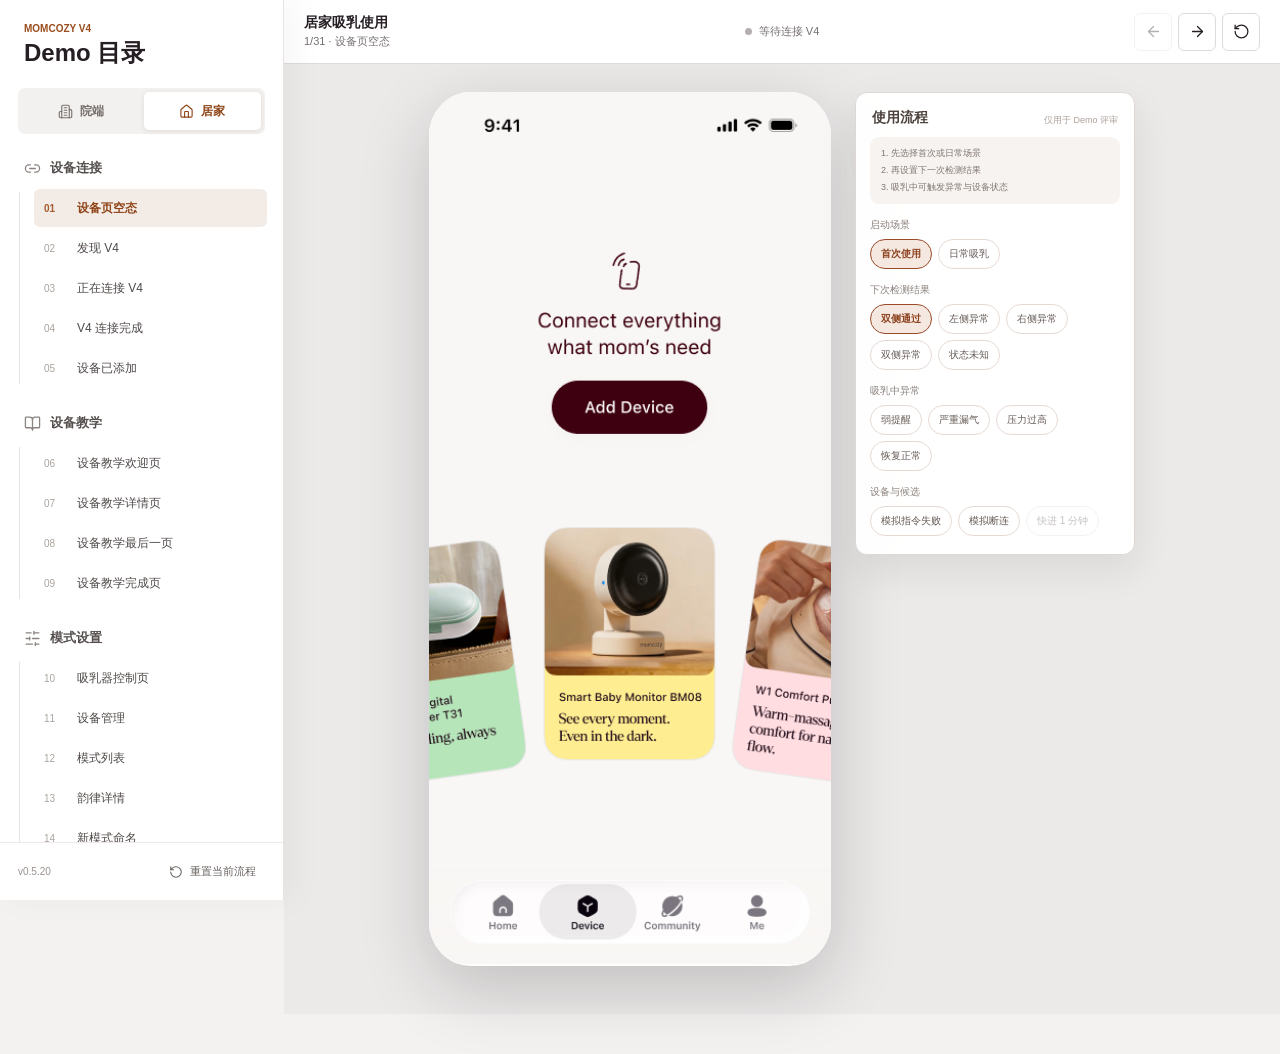
==== demo/feeding-care-flow-en/home.html @ 7e861c4a "feat: add separate English feeding care demo" ====
<!doctype html>
<html lang="en">
  <head>
    <meta charset="utf-8" />
    <meta name="viewport" content="width=device-width, initial-scale=1" />
    <meta name="theme-color" content="#f3f2f1" />
    <title>Momcozy V4 Home Demo</title>
    <link rel="stylesheet" href="./styles.css?v=0.5.20" />
    <script src="./assets/lucide.min.js" defer></script>
    <script src="./app.js?v=0.5.20" defer></script>
  </head>
  <body data-entry="home">
    <div id="app" class="app-shell"></div>
    <div id="toast" class="toast" role="status" aria-live="polite"></div>
  </body>
</html>
---- demo/feeding-care-flow-en/styles.css ----
:root {
  color-scheme: light;
  font-family: Inter, ui-sans-serif, -apple-system, BlinkMacSystemFont, "Segoe UI", sans-serif;
  --ink: #251f24;
  --muted: #756e73;
  --line: #ddd9dc;
  --accent: #8f0027;
  --green: #08784b;
  --canvas: #f3f2f1;
  --device-width: 402;
  --device-height: 874;
}

* { box-sizing: border-box; }
html, body { margin: 0; min-height: 100%; color: var(--ink); background: var(--canvas); }
button, a { font: inherit; }
button { cursor: pointer; }
button:disabled { cursor: default; opacity: .35; }
.sr-only { position: absolute; width: 1px; height: 1px; padding: 0; margin: -1px; overflow: hidden; clip: rect(0, 0, 0, 0); white-space: nowrap; border: 0; }

.prototype-page { min-height: 100vh; display: grid; grid-template-columns: 284px minmax(0, 1fr); }
.prototype-workspace { min-width: 0; }
.prototype-toolbar { position: sticky; z-index: 20; top: 0; min-height: 64px; display: grid; grid-template-columns: 1fr auto 1fr; align-items: center; gap: 16px; padding: 10px 20px; border-bottom: 1px solid var(--line); background: rgba(255,255,255,.96); backdrop-filter: blur(14px); }
.tool-button.navigation-trigger { display: none; }
.prototype-meta { min-width: 0; display: grid; gap: 2px; }
.prototype-meta strong { font-size: 14px; }
.prototype-meta span { overflow: hidden; color: var(--muted); font-size: 11px; text-overflow: ellipsis; white-space: nowrap; }
.sync-state { display: inline-flex; align-items: center; gap: 7px; color: var(--muted); font-size: 11px; }
.sync-state > span { width: 7px; height: 7px; border-radius: 50%; background: #b5afb3; }
.sync-state.ready { color: var(--green); }
.sync-state.ready > span { background: var(--green); box-shadow: 0 0 0 4px rgba(8,120,75,.1); }
.toolbar-actions { justify-self: end; display: flex; gap: 6px; }
.tool-button { width: 38px; height: 38px; display: grid; place-items: center; border: 1px solid var(--line); border-radius: 6px; color: var(--ink); background: #fff; }
.tool-button:hover:not(:disabled) { border-color: #a39ca1; background: #f8f7f7; }
.tool-button svg { width: 17px; height: 17px; }

.prototype-navigation { position: sticky; z-index: 40; top: 0; height: 100vh; min-width: 0; display: flex; flex-direction: column; border-right: 1px solid #e8e3df; background: #fff; box-shadow: 10px 0 32px rgba(43,31,24,.04); }
.navigation-header { min-height: 88px; display: flex; align-items: center; justify-content: space-between; gap: 12px; padding: 20px 20px 16px 24px; }
.navigation-header > div { display: grid; gap: 3px; }
.navigation-header > div > span { color: #9a4c1d; font-size: 10px; font-weight: 750; text-transform: uppercase; }
.navigation-header strong { font-size: 24px; letter-spacing: 0; }
.navigation-close { width: 34px; height: 34px; display: none; place-items: center; padding: 0; border: 0; border-radius: 6px; color: #716c69; background: transparent; }
.navigation-close:hover { background: #f5f2f0; }
.navigation-close svg { width: 18px; height: 18px; }
.demo-switcher { display: grid; grid-template-columns: 1fr 1fr; gap: 4px; margin: 0 18px 18px; padding: 4px; border-radius: 7px; background: #f3f1ef; }
.demo-switcher a { min-width: 0; height: 38px; display: flex; align-items: center; justify-content: center; gap: 7px; border-radius: 5px; color: #77716e; font-size: 12px; font-weight: 650; text-decoration: none; }
.demo-switcher a.active { color: #8e4518; background: #fff; box-shadow: 0 1px 5px rgba(45,32,25,.1); }
.demo-switcher svg { width: 15px; height: 15px; }
.navigation-scroll { flex: 1; min-height: 0; overflow-y: auto; padding: 0 16px 22px; scrollbar-width: thin; scrollbar-color: #d9d2cd transparent; }
.navigation-group + .navigation-group { margin-top: 20px; }
.navigation-group h2 { height: 32px; display: flex; align-items: center; gap: 9px; margin: 0 8px 5px; color: #55504e; font-size: 13px; font-weight: 700; }
.navigation-group h2 svg { width: 17px; height: 17px; color: #8a837f; }
.navigation-items { position: relative; display: grid; gap: 2px; padding-left: 18px; }
.navigation-items::before { position: absolute; top: 3px; bottom: 3px; left: 3px; width: 1px; content: ""; background: #e7e2de; }
.navigation-item { width: 100%; min-height: 38px; display: grid; grid-template-columns: 26px minmax(0, 1fr); align-items: center; gap: 7px; padding: 7px 10px; border: 0; border-radius: 6px; color: #4e4947; background: transparent; font-size: 12px; text-align: left; }
.navigation-item:hover { background: #f7f4f2; }
.navigation-item.active { color: #8f4518; background: #f3ebe6; font-weight: 700; }
.navigation-index { color: #aaa39e; font-size: 10px; font-variant-numeric: tabular-nums; }
.navigation-item.active .navigation-index { color: #a45c30; }
.navigation-footer { min-height: 58px; display: flex; align-items: center; justify-content: space-between; gap: 12px; padding: 10px 18px; border-top: 1px solid #eee9e6; color: #99918c; font-size: 10px; }
.navigation-footer button { min-height: 34px; display: flex; align-items: center; gap: 7px; padding: 0 9px; border: 0; border-radius: 5px; color: #67615e; background: transparent; font-size: 11px; }
.navigation-footer button:hover { background: #f5f2f0; }
.navigation-footer button svg { width: 14px; height: 14px; }
.navigation-backdrop { display: none; }

.device-stage { min-height: calc(100vh - 64px); display: grid; place-items: start center; padding: 28px 18px 48px; background: #ebeae9; }
.demo-stage-layout { width: min(100%, 706px); display: grid; grid-template-columns: minmax(320px, 402px) minmax(220px, 280px); align-items: start; justify-content: center; gap: 24px; }
.screen-frame { position: relative; width: min(100%, calc(var(--device-width) * 1px)); aspect-ratio: var(--device-width) / var(--device-height); overflow: hidden; border-radius: min(44px, 10.5%); background: #fff; box-shadow: 0 22px 70px rgba(29,22,26,.2); }
.screen-scroll { position: absolute; inset: 0; overflow-x: hidden; overflow-y: auto; overscroll-behavior: contain; scrollbar-width: none; }
.screen-scroll::-webkit-scrollbar { display: none; }
.screen-canvas { position: relative; width: 100%; aspect-ratio: var(--content-width) / var(--content-height); background: #fff; }
.figma-screen { display: block; width: 100%; height: 100%; object-fit: contain; user-select: none; }
.dashboard-device-frame { position: absolute; z-index: 1; left: 5.97%; top: 81.46%; width: 13.43%; height: 6.18%; overflow: hidden; pointer-events: none; }
.dashboard-device-frame img { position: absolute; left: 1.11%; top: 12.22%; width: 97.78%; height: 72.22%; object-fit: cover; }
.pump-control-native-button-mask { position: absolute; z-index: 2; top: 88.912134%; right: 0; left: 0; height: 9.100418%; background: linear-gradient(180deg, #faf5f6 0%, #faf4f5 100%); pointer-events: none; }
.pumping-level-summary { position: absolute; z-index: 3; left: 21.6%; top: 49.58%; width: 8.8%; height: 3.3%; display: grid; place-items: center; color: #8f898d; background: #fff; font-size: 14px; pointer-events: none; }
.pumping-level-value { position: absolute; z-index: 3; left: 42.1%; top: 54.42%; width: 16.2%; height: 4.6%; display: flex; align-items: center; justify-content: center; gap: 3px; color: #858084; background: #f7f7f7; font-size: 12px; pointer-events: none; }
.pumping-level-value strong { color: #d67491; font-size: 16px; font-weight: 500; }
.pumping-level-value small { font-size: 12px; }
.hotspot-layer { position: absolute; inset: 0; }
.hotspot { position: absolute; left: calc(var(--x) * 1%); top: calc(var(--y) * 1%); width: calc(var(--w) * 1%); height: calc(var(--h) * 1%); padding: 0; border: 0; border-radius: 999px; background: transparent; }
.hotspot:hover { background: rgba(255,255,255,.09); box-shadow: inset 0 0 0 2px rgba(143,0,39,.12); }
.hotspot:active { background: rgba(215,121,145,.2); box-shadow: inset 0 0 0 2px rgba(143,0,39,.2); transform: scale(.94); }
.hotspot:focus-visible { outline: 3px solid #1570ef; outline-offset: 2px; background: rgba(21,112,239,.08); }
.code-digit { position: absolute; left: 72.2%; top: 27.7%; width: 19.3%; height: 6.8%; display: grid; place-items: center; color: #202026; background: #fff; border: 1px solid #202026; border-radius: 15px; font-size: 27px; }
.next-enabled { position: absolute; left: 8.4%; top: 55%; width: 83.2%; height: 5.9%; display: grid; place-items: center; border-radius: 999px; color: #fff; background: var(--accent); font-size: 16px; font-weight: 600; pointer-events: none; }
.volume-slider-region { position: absolute; z-index: 3; top: 50.15%; width: 32.8%; height: 17.25%; overflow: hidden; border-radius: 50%; --volume-progress: 0; --volume-active: 0; }
.volume-slider-region.left { left: 8.15%; }
.volume-slider-region.right { left: 59.35%; }
.volume-fill-feedback { position: absolute; inset: 0; overflow: hidden; border-radius: inherit; pointer-events: none; -webkit-mask: radial-gradient(circle 26px at 50% 91%, transparent 96%, #000 100%); mask: radial-gradient(circle 26px at 50% 91%, transparent 96%, #000 100%); }
.volume-fill-feedback::before { position: absolute; inset: 0; content: ""; border-radius: inherit; background: linear-gradient(180deg, rgba(216,94,127,.08), rgba(151,0,43,.26)); transform: scaleY(var(--volume-progress)); transform-origin: bottom; transition: transform 100ms ease-out; }
.volume-fill-feedback::after { position: absolute; right: 18%; bottom: calc(var(--volume-progress) * 100%); left: 18%; height: 2px; content: ""; border-radius: 999px; background: rgba(255,255,255,.72); box-shadow: 0 0 10px rgba(143,0,39,.18); opacity: var(--volume-active); transform: translateY(1px); transition: bottom 100ms ease-out, opacity 120ms ease; }
.volume-slider { position: absolute; z-index: 2; inset: 0; width: 100%; height: 100%; margin: 0; opacity: 0; cursor: ns-resize; touch-action: none; writing-mode: vertical-lr; direction: rtl; -webkit-appearance: slider-vertical; appearance: slider-vertical; }
.volume-slider-region:focus-within { outline: 2px solid rgba(143,0,39,.18); outline-offset: -3px; }
.volume-slider-region.is-adjusting .volume-fill-feedback { filter: saturate(1.08); }
.volume-input-shell { position: absolute; z-index: 4; top: 71.4%; width: 32.6%; height: 5.3%; display: flex; align-items: center; justify-content: center; gap: 3px; border: 1px solid transparent; border-radius: 999px; color: #8f858b; background: #fff; transition: border-color 150ms ease, box-shadow 150ms ease, transform 150ms ease; }
.volume-input-shell.left { left: 8.2%; }
.volume-input-shell.right { left: 59.5%; }
.volume-input-shell:focus-within { border-color: rgba(143,0,39,.28); box-shadow: 0 8px 24px rgba(143,0,39,.13); transform: translateY(-1px); }
.volume-amount-input { width: 57px; min-width: 0; padding: 0; border: 0; outline: 0; color: #8f858b; background: transparent; font-family: Georgia, serif; font-size: 31px; line-height: 1; text-align: right; appearance: textfield; }
.volume-amount-input::-webkit-inner-spin-button, .volume-amount-input::-webkit-outer-spin-button { margin: 0; -webkit-appearance: none; }
.volume-input-shell small { align-self: flex-end; margin-bottom: 10px; font-family: Inter, ui-sans-serif, sans-serif; font-size: 12px; }
.hotspot[data-action$="-left-up"], .hotspot[data-action$="-left-down"], .hotspot[data-action$="-right-up"], .hotspot[data-action$="-right-down"] { z-index: 5; }
.session-duration-value { position: absolute; z-index: 3; left: 58.2%; top: 81.44%; width: 25.5%; height: 3.3%; display: grid; place-items: center end; color: #9c002f; background: #fff; font-size: 11px; font-weight: 650; pointer-events: none; }
.scanner-flashlight-state { position: absolute; z-index: 4; top: 52.2%; left: 43.5%; width: 13%; height: 6.1%; display: grid; place-items: center; align-content: center; gap: 2px; border: 1px solid rgba(255,255,255,.8); border-radius: 50%; color: #fff; background: #8f0027; pointer-events: none; }
.scanner-flashlight-state svg { width: 18px; height: 18px; }
.scanner-flashlight-state small { font-size: 8px; }
.pumping-actions { position: absolute; z-index: 7; right: 7px; bottom: max(18px, env(safe-area-inset-bottom)); left: 7px; height: 60px; display: flex; gap: 9px; }
.hold-to-finish { position: relative; flex: 1; min-width: 0; height: 60px; overflow: hidden; padding: 0; border: 0; border-radius: 999px; color: #770523; background: linear-gradient(180deg, rgba(238,156,167,.8) 0%, #ffc0cb 100%); box-shadow: 0 8px 40px rgba(0,0,0,.12); font-size: 16px; font-weight: 500; touch-action: none; user-select: none; }
.hold-to-finish::before { position: absolute; inset: 0; content: ""; background: rgba(119,5,35,.18); transform: scaleX(0); transform-origin: left; transition: transform 1.2s linear; }
.hold-to-finish.holding::before { transform: scaleX(1); }
.hold-to-finish span { position: relative; z-index: 1; }
.hold-to-finish:focus-visible { outline: 3px solid #1570ef; outline-offset: -3px; }
.pump-pause { flex: 0 0 60px; width: 60px; height: 60px; display: grid; place-items: center; padding: 0; border: 0; border-radius: 50%; color: #fff; background: linear-gradient(178deg, rgba(117,0,31,.9) 1.3%, rgba(189,90,98,.9) 98.7%), #90253f; box-shadow: 0 8px 40px rgba(0,0,0,.12); }
.pump-pause img, .pump-pause svg { width: 22px; height: 22px; }
.pump-pause svg { fill: currentColor; stroke: currentColor; }
.pump-pause:focus-visible { outline: 3px solid #1570ef; outline-offset: -3px; }
.start-pumping-floating { position: absolute; z-index: 7; right: 26px; bottom: max(18px, env(safe-area-inset-bottom)); left: 26px; height: 56px; padding: 0 18px; border: 0; border-radius: 999px; color: #fff; background: var(--accent); box-shadow: 0 10px 28px rgba(102,0,28,.28); font-size: 16px; font-weight: 650; }
.start-pumping-floating:hover { background: #780021; }
.start-pumping-floating:active { transform: scale(.98); }
.start-pumping-floating:focus-visible { outline: 3px solid #1570ef; outline-offset: -3px; }
.custom-control-mode-card { position: absolute; z-index: 4; left: 4.27%; top: 29.92%; width: 91.46%; height: 18.1%; padding: 22px 16px 14px; border-radius: 16px; background: #fff; pointer-events: none; }
.custom-control-mode-card > div:first-child { display: flex; align-items: center; justify-content: space-between; gap: 12px; }
.custom-control-mode-card strong { overflow: hidden; color: #2f292d; font-size: 16px; text-overflow: ellipsis; white-space: nowrap; }
.custom-control-mode-card span { display: inline-flex; align-items: center; gap: 2px; color: #d66f8c; font-size: 12px; white-space: nowrap; }
.custom-control-mode-card span svg { width: 14px; height: 14px; }
.custom-control-mode-card p { height: 38px; margin: 13px 0 16px; overflow: hidden; color: #968d92; font-size: 12px; line-height: 1.5; }
.custom-control-mode-card > div:last-child { height: 8px; display: flex; gap: 2px; overflow: hidden; border-radius: 999px; background: #f2e1e6; }
.custom-control-mode-card > div:last-child i:first-child { width: var(--segment); background: #c48692; }
.custom-control-mode-card > div:last-child i:last-child { flex: 1; background: #f2b8a4; }
.control-mode-selector { position: absolute; z-index: 5; left: 8.5%; top: 39.75%; width: 83%; height: 7.6%; display: grid; grid-template-columns: repeat(4, minmax(0, 1fr)); background: #fff; }
.control-mode-selector button { min-width: 0; height: 100%; display: flex; flex-direction: column; align-items: center; justify-content: flex-start; gap: 6px; padding: 0; border: 0; color: #989095; background: #fff; font-size: 10px; }
.control-mode-selector button > span { width: 41px; height: 41px; display: grid; place-items: center; border-radius: 7px; color: #d77991; background: #f8eff1; }
.control-mode-selector button.active { color: #d66f8c; }
.control-mode-selector button.active > span { color: #fff; background: #d77991; }
.control-mode-selector button:active > span { transform: scale(.92); }
.control-mode-selector button svg { width: 22px; height: 22px; }
.control-mode-selector button small { max-width: 76px; overflow: hidden; color: inherit; font-size: 9.5px; line-height: 13px; text-overflow: ellipsis; white-space: nowrap; }
.control-level-summary { position: absolute; z-index: 4; left: 21.7%; top: 50.72%; width: 7%; height: 2.4%; display: grid; place-items: center; color: #91898e; background: #fff; font-size: 14px; pointer-events: none; }
.control-level-value { position: absolute; z-index: 4; left: 42%; top: 55.15%; width: 16.5%; height: 3.5%; display: flex; align-items: center; justify-content: center; gap: 3px; color: #858084; background: #f7f7f7; font-size: 12px; pointer-events: none; }
.control-level-value strong { color: #d67491; font-size: 16px; font-weight: 500; }
.control-level-value small { font-size: 12px; }
.control-best-level { position: absolute; z-index: 6; top: 49.9%; right: 8.53%; width: 38.13%; height: 32px; display: flex; align-items: center; justify-content: center; padding: 0 10px; border: 1px solid #a90034; border-radius: 999px; color: #91002e; background: #fff2f7; font-size: 12px; font-weight: 500; }
.control-best-level:hover { background: #ffeaf0; }
.control-secondary-settings-mask { position: absolute; z-index: 3; top: 60.1%; right: 0; left: 0; height: 27.2%; background: linear-gradient(180deg, #faf4f6 0%, #faf4f5 100%); pointer-events: none; }
.control-light-card-bg { position: absolute; z-index: 4; top: 61.1%; left: 4.27%; width: 91.46%; height: 15.2%; border-radius: 16px; background: #fff; box-shadow: 0 1px 0 rgba(70,32,45,.015); pointer-events: none; }
.control-light-label { position: absolute; z-index: 5; top: 63.37%; left: 8.53%; height: 2.4%; display: flex; align-items: center; color: #222; font-size: 16px; line-height: 1; pointer-events: none; }
.control-light-label::after { width: 1px; height: 18px; margin-left: 8px; background: #e2dde0; content: ""; }
.control-light-selector button { min-width: 0; padding: 0; border: 0; border-radius: 999px; color: #777176; background: transparent; font-size: 12px; transition: color .15s ease, background .15s ease, transform .1s ease; }
.control-light-selector button.active { color: #fff; background: #d27590; }
.control-light-selector button:active { transform: scale(.94); }
.control-light-summary { position: absolute; z-index: 5; left: 23.5%; top: 63.4%; min-width: 14%; height: 2.3%; display: grid; place-items: center start; color: #91898e; background: #fff; font-size: 14px; pointer-events: none; }
.control-light-toggle { position: absolute; z-index: 6; top: 63.22%; right: 8.6%; width: 10.4%; height: 2.52%; padding: 0; border: 0; border-radius: 999px; background: #d8d2d5; transition: background .18s ease; }
.control-light-toggle:not(.on) { box-shadow: 0 0 0 2px #fff; }
.control-light-toggle i { position: absolute; top: 12.5%; left: 7.7%; width: 40%; aspect-ratio: 1; border-radius: 50%; background: #fff; box-shadow: 0 1px 3px rgba(48,35,42,.12); transition: transform .18s ease; }
.control-light-toggle.on { background: #d1718c; }
.control-light-toggle.on i { transform: translateX(118%); }
.control-light-toggle:active i { width: 48%; border-radius: 999px; }
.control-light-selector { position: absolute; z-index: 5; left: 8.53%; top: 68.0%; width: 82.93%; height: 4.45%; display: grid; grid-template-columns: repeat(3,minmax(0,1fr)); padding: 3px; border-radius: 999px; background: #f7f7f7; }
.control-light-selector.disabled { opacity: 1; }
.control-light-selector.disabled button { opacity: .52; }

.screen-frame.control-overlay-open .screen-scroll { overflow: hidden; }
.control-overlay-shade { position: absolute; z-index: 11; inset: 0; padding: 0; border: 0; border-radius: inherit; background: rgba(39,28,34,.38); backdrop-filter: blur(1px); animation: mode-shade-in 180ms ease both; }
.control-overlay-sheet { position: absolute; z-index: 12; right: 0; bottom: 0; left: 0; max-height: calc(100% - 72px); overflow: hidden; display: flex; flex-direction: column; padding: 0 18px max(24px, env(safe-area-inset-bottom)); border-radius: 30px 30px 0 0; color: #281c22; background: #fbfaf9; box-shadow: 0 -18px 54px rgba(58,31,43,.18); animation: mode-sheet-in 300ms cubic-bezier(.22,1,.36,1) both; }
.control-overlay-sheet > header { flex: 0 0 76px; display: grid; grid-template-columns: 44px minmax(0,1fr) 44px; align-items: center; }
.control-overlay-sheet > header h2 { grid-column: 2; margin: 0; overflow: hidden; font-family: Georgia, "Times New Roman", serif; font-size: 25px; letter-spacing: 0; text-align: center; text-overflow: ellipsis; white-space: nowrap; }
.control-overlay-sheet > header button { grid-column: 3; width: 44px; height: 44px; display: grid; place-items: center; padding: 0; border: 0; border-radius: 50%; color: #31252b; background: #fff; box-shadow: 0 7px 20px rgba(62,38,48,.08); }
.control-overlay-sheet > header button svg { width: 19px; height: 19px; }
.control-overlay-body { flex: 1; min-height: 0; overflow-y: auto; scrollbar-width: none; }
.control-overlay-body::-webkit-scrollbar { display: none; }
.control-overlay-sheet > footer { flex: 0 0 auto; padding-top: 16px; }
.control-overlay-action { width: 100%; height: 52px; padding: 0 16px; border: 0; border-radius: 999px; color: #fff; background: #8f0027; font-size: 15px; font-weight: 650; }
.control-overlay-action:active { transform: scale(.98); }
.control-help-list, .control-settings-list, .control-mode-sheet-list { display: grid; gap: 9px; }
.control-help-list article { min-height: 86px; display: grid; grid-template-columns: 44px minmax(0,1fr); align-items: center; gap: 12px; padding: 13px 14px; border-bottom: 1px solid #eee5e8; }
.control-help-list article > span { width: 44px; height: 44px; display: grid; place-items: center; border-radius: 14px; color: #9b123a; background: #fdebf1; }
.control-help-list article > span svg { width: 21px; height: 21px; }
.control-help-list article > div { min-width: 0; display: grid; gap: 5px; }
.control-help-list strong { font-size: 14px; }
.control-help-list p { margin: 0; color: #7d7479; font-size: 11px; line-height: 16px; }
.control-device-status { min-height: 72px; display: grid; grid-template-columns: 42px minmax(0,1fr) auto; align-items: center; gap: 11px; padding: 12px 14px; border-radius: 18px; color: #2f2329; background: #fff1f5; }
.control-device-status > span { width: 42px; height: 42px; display: grid; place-items: center; border-radius: 14px; color: #fff; background: #a90c3c; }
.control-device-status svg { width: 20px; height: 20px; }
.control-device-status > div { display: grid; gap: 4px; }
.control-device-status small { color: #a17483; font-size: 10px; }
.control-device-status strong { font-size: 14px; }
.control-device-status em { color: #218356; font-size: 10px; font-style: normal; font-weight: 700; }
.control-setting-row { width: 100%; min-height: 72px; display: flex; align-items: center; justify-content: space-between; gap: 12px; padding: 10px 14px; border: 0; border-bottom: 1px solid #eee5e8; color: #30252a; background: transparent; text-align: left; }
.control-setting-row > span { min-width: 0; display: flex; align-items: center; gap: 11px; }
.control-setting-row > span > svg { flex: 0 0 auto; width: 20px; height: 20px; color: #9b123a; }
.control-setting-row > span > span { min-width: 0; display: grid; gap: 4px; }
.control-setting-row strong { font-size: 13px; }
.control-setting-row small { overflow: hidden; color: #8d8388; font-size: 10px; text-overflow: ellipsis; white-space: nowrap; }
.control-setting-toggle { position: relative; width: 40px; height: 24px; flex: 0 0 auto; border-radius: 999px; background: #d8d2d5; transition: background .18s ease; }
.control-setting-toggle b { position: absolute; top: 3px; left: 3px; width: 18px; height: 18px; border-radius: 50%; background: #fff; box-shadow: 0 1px 3px rgba(48,35,42,.15); transition: transform .18s ease; }
.control-setting-toggle.on { background: #d1718c; }
.control-setting-toggle.on b { transform: translateX(16px); }
.control-mode-note { margin: 0 4px 12px; color: #8a8085; font-size: 11px; line-height: 16px; }
.control-mode-sheet-list button { width: 100%; min-height: 67px; display: grid; grid-template-columns: 42px minmax(0,1fr) 22px; align-items: center; gap: 11px; padding: 10px 13px; border: 1px solid transparent; border-radius: 17px; color: #30232a; background: #fff; text-align: left; }
.control-mode-sheet-list button.selected { border-color: #a42348; background: #fff5f8; }
.control-mode-sheet-list button > span:first-child { width: 42px; height: 42px; display: grid; place-items: center; border-radius: 13px; color: #b54161; background: #fcecf1; }
.control-mode-sheet-list button.selected > span:first-child { color: #fff; background: #b54161; }
.control-mode-sheet-list button > span:nth-child(2) { min-width: 0; display: grid; gap: 4px; }
.control-mode-sheet-list button strong { font-size: 13px; }
.control-mode-sheet-list button small { overflow: hidden; color: #8f858a; font-size: 10px; text-overflow: ellipsis; white-space: nowrap; }
.control-mode-sheet-list button > svg { width: 18px; height: 18px; color: #a42348; }
.control-mode-sheet-list button:active { transform: scale(.98); }

.screen-frame.secondary-overlay-open .screen-scroll { overflow: hidden; }
.guide-cozy-entry { position: absolute; z-index: 6; top: 7.6%; right: 2.5%; width: 12%; aspect-ratio: 1; overflow: hidden; padding: 0; border: 0; border-radius: 50%; background: transparent; box-shadow: 0 4px 12px rgba(36,15,27,.09); }
.guide-cozy-entry img { display: block; width: 100%; height: 100%; border-radius: inherit; object-fit: cover; }
.guide-cozy-entry:active { transform: scale(.94); }
.guide-cozy-entry:focus-visible { outline: 3px solid #1570ef; outline-offset: 2px; }
.guide-playback-state { position: absolute; z-index: 6; top: 39.6%; left: 44.2%; width: 12%; aspect-ratio: 1; display: grid; place-items: center; align-content: center; gap: 1px; border-radius: 50%; color: #fff; background: rgba(143,0,39,.9); box-shadow: 0 7px 20px rgba(79,0,24,.2); pointer-events: none; }
.guide-playback-state svg { width: 17px; height: 17px; fill: currentColor; }
.guide-playback-state small { font-size: 7px; }
.guide-fullscreen-shade, .duration-picker-shade { position: absolute; z-index: 13; inset: 0; padding: 0; border: 0; border-radius: inherit; background: rgba(24,18,21,.64); backdrop-filter: blur(2px); animation: mode-shade-in 180ms ease both; }
.guide-fullscreen-dialog { position: absolute; z-index: 14; inset: 0; display: flex; flex-direction: column; padding: 28px 18px max(24px, env(safe-area-inset-bottom)); color: #fff; background: #211c1f; animation: mode-dialog-in 220ms ease-out both; }
.guide-fullscreen-dialog > header { height: 58px; display: flex; align-items: center; justify-content: space-between; }
.guide-fullscreen-dialog > header strong { font-size: 18px; }
.guide-fullscreen-dialog > header button { width: 44px; height: 44px; display: grid; place-items: center; padding: 0; border: 0; border-radius: 50%; color: #fff; background: rgba(255,255,255,.12); }
.guide-fullscreen-dialog > header svg { width: 20px; height: 20px; }
.guide-fullscreen-video { flex: 1; min-height: 0; display: grid; place-items: center; align-content: center; gap: 12px; overflow: hidden; margin: 18px 0; border-radius: 8px; background: linear-gradient(rgba(32,24,28,.28), rgba(32,24,28,.72)), url("./assets/figma-755/home-01-guide-v043.png") center 34% / cover; text-align: center; }
.guide-fullscreen-video > span { width: 74px; height: 74px; display: grid; place-items: center; border: 2px solid rgba(255,255,255,.82); border-radius: 50%; background: rgba(0,0,0,.22); }
.guide-fullscreen-video svg { width: 31px; height: 31px; fill: currentColor; }
.guide-fullscreen-video strong { font-family: Georgia, "Times New Roman", serif; font-size: 25px; letter-spacing: 0; }
.guide-fullscreen-video small { color: rgba(255,255,255,.72); font-size: 11px; }
.guide-fullscreen-control { height: 54px; padding: 0 18px; border: 0; border-radius: 999px; color: #fff; background: #8f0027; font-size: 15px; font-weight: 650; }
.duration-picker { position: absolute; z-index: 14; right: 0; bottom: 0; left: 0; padding: 0 18px max(24px, env(safe-area-inset-bottom)); border-radius: 30px 30px 0 0; color: #2f2228; background: #fbfaf9; box-shadow: 0 -18px 54px rgba(58,31,43,.2); animation: mode-sheet-in 300ms cubic-bezier(.22,1,.36,1) both; }
.duration-picker > header { height: 76px; display: grid; grid-template-columns: 44px minmax(0,1fr) 44px; align-items: center; }
.duration-picker h2 { grid-column: 2; margin: 0; font-family: Georgia, "Times New Roman", serif; font-size: 24px; letter-spacing: 0; text-align: center; }
.duration-picker header button { grid-column: 3; width: 44px; height: 44px; display: grid; place-items: center; padding: 0; border: 0; border-radius: 50%; color: #31252b; background: #fff; }
.duration-picker header svg { width: 19px; height: 19px; }
.duration-picker > div { display: grid; gap: 8px; padding-bottom: 4px; }
.duration-picker > div > button { width: 100%; height: 56px; display: flex; align-items: center; justify-content: space-between; padding: 0 18px; border: 1px solid transparent; border-radius: 17px; color: #3b3035; background: #fff; font-size: 13px; text-align: left; }
.duration-picker > div > button.selected { border-color: #a42348; color: #8f0027; background: #fff4f7; font-weight: 700; }
.duration-picker > div svg { width: 18px; height: 18px; }
.device-ai-hotspots { position: absolute; z-index: 4; inset: 0; pointer-events: none; }
.device-ai-hotspots .hotspot { pointer-events: auto; }

.device-settings-canvas { min-height: 874px; overflow: hidden; color: #3d3d40; background: #f7f7f7; }
.device-settings-canvas .ai-statusbar { height: 44px; padding: 0 30px; color: #090909; background: transparent; font-size: 15px; }
.device-settings-canvas .ai-statusbar svg { width: 17px; height: 17px; stroke-width: 2.6; }
.device-settings-nav { height: 52px; display: grid; grid-template-columns: 52px minmax(0,1fr) 52px; align-items: center; padding: 0 13px; }
.device-settings-nav button { width: 44px; height: 44px; display: grid; place-items: center; padding: 0; border: 0; color: #111; background: transparent; }
.device-settings-nav button svg { width: 27px; height: 27px; stroke-width: 1.9; }
.device-settings-nav h1 { margin: 0; color: #151515; font-size: 19px; font-weight: 650; letter-spacing: 0; line-height: 24px; text-align: center; }
.device-settings-hero { height: 154px; display: flex; flex-direction: column; align-items: center; justify-content: flex-start; padding-top: 7px; }
.device-settings-hero img { width: 132px; height: 100px; display: block; object-fit: contain; }
.device-settings-hero span { margin-top: 7px; color: #444448; font-size: 14px; line-height: 20px; }
.device-settings-card { margin: 11px 16px 0; overflow: hidden; border-radius: 13px; background: #fff; }
.device-settings-row, .device-settings-link { min-height: 52px; }
.device-settings-row { display: grid; grid-template-columns: 112px minmax(0,1fr) 28px; align-items: center; padding: 0 15px; font-size: 16px; }
.device-settings-row > span { color: #414146; }
.device-settings-row > strong { overflow: hidden; color: #444449; font-size: 15px; font-weight: 400; text-align: right; text-overflow: ellipsis; white-space: nowrap; }
.device-settings-row > i { width: 28px; }
.device-copy { width: 28px; height: 40px; display: grid; place-items: center; padding: 0; border: 0; color: #cf8790; background: transparent; }
.device-copy svg { width: 18px; height: 18px; stroke-width: 1.5; }
.device-settings-link { width: 100%; display: flex; align-items: center; justify-content: space-between; padding: 0 16px; border: 0; color: #414146; background: #fff; font-size: 16px; text-align: left; }
.device-settings-link span { display: flex; align-items: center; gap: 6px; }
.device-settings-link em { width: 6px; height: 6px; border-radius: 50%; background: #ef252d; }
.device-settings-link > svg { width: 19px; height: 19px; color: #c7c7c9; stroke-width: 1.7; }
.device-settings-delete { position: absolute; right: 0; bottom: 54px; left: 0; height: 54px; padding: 0; border: 0; color: #c7838b; background: transparent; font-size: 19px; font-weight: 550; }
.device-settings-home-indicator { position: absolute; bottom: 8px; left: 50%; width: 134px; height: 5px; border-radius: 999px; background: #050505; transform: translateX(-50%); }

.mode-screen-frame { background: #8d8986; }
.mode-screen-canvas { min-height: 100%; }
.mode-screen { position: absolute; inset: 0; overflow: hidden; color: #252226; background: #f5f5f5; animation: mode-screen-in 220ms ease-out both; }
.mode-statusbar { height: 44px; display: flex; align-items: center; justify-content: space-between; padding: 0 22px 0 28px; color: #111; background: rgba(255,255,255,.8); font-size: 12px; }
.mode-statusbar > span { display: flex; align-items: center; gap: 5px; }
.mode-statusbar svg { width: 15px; height: 15px; stroke-width: 2.2; }
.mode-header { position: relative; height: 50px; display: grid; grid-template-columns: 44px minmax(0,1fr) 44px; align-items: center; padding: 0 14px; background: rgba(255,255,255,.86); }
.mode-header h1 { margin: 0; overflow: hidden; font-size: 17px; font-weight: 600; letter-spacing: 0; text-align: center; text-overflow: ellipsis; white-space: nowrap; }
.mode-back, .mode-header-action { width: 44px; height: 44px; display: grid; place-items: center; padding: 0; border: 0; color: #272226; background: transparent; }
.mode-back { margin-left: -8px; }
.mode-header-action { justify-self: end; margin-right: -8px; }
.mode-back svg, .mode-header-action svg { width: 21px; height: 21px; }
.mode-list-screen { background: #8d8986; }
.mode-list-screen > .mode-statusbar { position: relative; z-index: 2; height: 44px; padding: 0 33px 0 41px; color: #fff; background: transparent; font-size: 17px; }
.mode-list-screen > .mode-statusbar strong { font-weight: 650; }
.mode-list-screen > .mode-statusbar > span { gap: 6px; }
.mode-list-screen > .mode-statusbar svg { width: 17px; height: 17px; stroke-width: 2.7; }
.mode-list-sheet { position: absolute; inset: 62px 0 0; overflow: hidden; border-radius: 40px 40px 0 0; background: #faf9f8; }
.mode-list-header { position: relative; height: 106px; display: grid; place-items: center; padding-top: 40px; }
.mode-list-header button { position: absolute; top: 16px; left: 16px; width: 44px; height: 44px; display: grid; place-items: center; padding: 0; border: 1px solid rgba(255,255,255,.86); border-radius: 50%; color: #171317; background: rgba(255,255,255,.72); box-shadow: 0 10px 26px rgba(67,43,52,.06); }
.mode-list-header button svg { width: 22px; height: 22px; stroke-width: 1.8; }
.mode-list-header h1 { margin: 0; color: #241019; font-family: Georgia, "Times New Roman", serif; font-size: 27px; font-weight: 700; letter-spacing: 0; line-height: 1; }
.mode-list-content { position: absolute; inset: 106px 0 0; overflow-y: auto; padding: 0 16px 16px; scrollbar-width: none; }
.mode-list-content::-webkit-scrollbar { display: none; }
.mode-list-kicker { margin: 0 0 12px 8px; color: #a39b9f; font-size: 15px; line-height: 19px; }
.mode-list-stack { display: grid; gap: 12px; }
.mode-list-card { width: 100%; height: 74px; display: grid; grid-template-columns: 34px minmax(0,1fr) 42px; align-items: center; gap: 8px; padding: 0 18px 0 16px; border: 2px solid transparent; border-radius: 23px; color: #27161e; background: #fff; text-align: left; }
.mode-list-card.selected { border-color: #820023; box-shadow: 0 10px 24px rgba(79,0,24,.08); }
.mode-card-icon { width: 26px; height: 34px; display: grid; place-items: center; color: #c85c70; }
.mode-card-icon.drop { color: #ff916f; }
.mode-card-icon svg { width: 22px; height: 22px; stroke-width: 1.8; }
.mode-card-copy { min-width: 0; display: grid; gap: 4px; }
.mode-card-copy strong { overflow: hidden; font-size: 17px; font-weight: 650; line-height: 20px; text-overflow: ellipsis; white-space: nowrap; }
.mode-card-copy small { overflow: hidden; color: #a59da2; font-size: 14px; font-weight: 400; line-height: 17px; text-overflow: ellipsis; white-space: nowrap; }
.mode-card-wave { width: 42px; height: 42px; display: grid; place-items: center; justify-self: end; color: #a43754; }
.mode-card-wave svg { width: 27px; height: 27px; stroke-width: 2.1; }
.mode-list-section-title { height: 53px; display: flex; align-items: center; justify-content: space-between; margin-top: 18px; padding: 0 6px 0 8px; }
.mode-list-section-title p { margin: 0; color: #a39b9f; font-size: 15px; }
.mode-list-section-title button { height: 40px; display: flex; align-items: center; gap: 5px; padding: 0 5px; border: 0; color: #7f0024; background: transparent; font-size: 16px; font-weight: 650; }
.mode-list-section-title svg { width: 19px; height: 19px; stroke-width: 2; }
.mode-program-list { gap: 12px; }
.mode-program-card { width: 100%; height: 157px; display: block; padding: 15px; border: 1px solid #eee1e5; border-radius: 18px; color: #3d3d40; background: rgba(255,255,255,.9); text-align: left; }
.mode-program-heading { height: 25px; display: flex; align-items: center; justify-content: space-between; gap: 8px; }
.mode-program-heading > span { min-width: 0; display: flex; align-items: center; gap: 7px; }
.mode-program-heading strong { overflow: hidden; font-size: 16px; font-weight: 500; line-height: 22px; text-overflow: ellipsis; white-space: nowrap; }
.mode-program-heading small { flex: 0 0 auto; padding: 3px 8px; border: 1px solid #eadde1; border-radius: 10px; color: #753044; font-size: 12px; font-weight: 500; line-height: 18px; }
.mode-program-details { height: 34px; display: flex; align-items: center; flex: 0 0 auto; gap: 3px; margin-right: -5px; padding: 0 5px; border: 0; color: #d7758b; background: transparent; font-size: 12px; font-weight: 550; }
.mode-program-details svg { width: 15px; height: 15px; }
.mode-program-apply { width: 100%; display: block; padding: 0; border: 0; color: inherit; background: transparent; text-align: left; }
.mode-program-apply > p { margin: 9px 0 11px; color: #68686b; font-size: 13px; line-height: 18px; }
.mode-program-bar { height: 10px; display: flex; gap: 1px; overflow: hidden; border-radius: 999px; }
.mode-program-bar i { min-width: 8px; flex: 1; background: #d17b8b; }
.mode-program-bar i.rest { background: #acc8e5; }
.mode-program-bar i.mixing { max-width: 13px; background: #f2b49c; }
.mode-program-legend { display: flex; align-items: center; gap: 19px; margin: 11px 0 0 8px; color: #69696c; font-size: 12px; }
.mode-program-legend span::before { width: 6px; height: 6px; display: inline-block; margin-right: 5px; border-radius: 50%; background: #d17b8b; content: ""; vertical-align: 1px; }
.mode-program-legend span.rest::before { background: #acc8e5; }
.mode-program-legend span.mixing::before { background: #f2b49c; }
.mode-switch-confirm-shade { position: absolute; z-index: 6; inset: 0; padding: 0; border: 0; background: rgba(35,27,31,.5); backdrop-filter: blur(1.5px); animation: mode-shade-in 180ms ease both; }
.mode-switch-confirm-dialog { position: absolute; z-index: 7; top: 50%; left: 50%; width: calc(100% - 48px); max-width: 354px; padding: 24px 20px 18px; border-radius: 8px; background: #fff; box-shadow: 0 22px 60px rgba(50,24,34,.24); transform: translate(-50%,-50%); animation: mode-confirm-in 220ms cubic-bezier(.22,1,.36,1) both; }
.mode-switch-confirm-kicker { display: block; color: #a26a7a; font-size: 11px; font-weight: 650; line-height: 16px; text-transform: uppercase; }
.mode-switch-confirm-dialog h2 { margin: 7px 0 0; color: #28151d; font-size: 20px; font-weight: 650; letter-spacing: 0; line-height: 26px; }
.mode-switch-confirm-dialog > p { margin: 8px 0 0; color: #777075; font-size: 13px; line-height: 19px; }
.mode-switch-confirm-target { min-height: 62px; display: grid; align-content: center; gap: 3px; margin-top: 18px; padding: 10px 13px; border: 1px solid #eee1e5; border-radius: 8px; background: #fff8fa; }
.mode-switch-confirm-target small { color: #a49ba0; font-size: 10px; line-height: 14px; }
.mode-switch-confirm-target strong { overflow-wrap: anywhere; color: #7f0024; font-size: 15px; font-weight: 650; line-height: 20px; }
.mode-switch-confirm-actions { display: grid; grid-template-columns: minmax(0,1fr) minmax(0,1fr); gap: 10px; margin-top: 18px; }
.mode-switch-confirm-actions button { min-width: 0; height: 46px; padding: 0 10px; border: 1px solid #e6d7dc; border-radius: 999px; color: #6d5f65; background: #fff; font-size: 13px; font-weight: 600; }
.mode-switch-confirm-actions button.primary { border-color: #8d0028; color: #fff; background: #8d0028; }
.mode-switch-confirm-actions button.primary:hover { background: #740021; }
.mode-program-detail-screen { background: linear-gradient(180deg, #fff 0, #f5f5f5 406px); }
.mode-program-detail-screen .mode-statusbar, .mode-program-detail-screen .mode-header { background: transparent; }
.mode-program-detail-content { padding: 12px 16px 24px; }
.mode-program-detail-summary { min-height: 112px; display: flex; flex-direction: column; justify-content: center; padding: 20px 16px; border-radius: 16px; background: #fff; }
.mode-program-detail-summary strong { color: #1f1f20; font-size: 16px; font-weight: 650; line-height: 21px; }
.mode-program-detail-summary p { max-width: 307px; margin: 12px 0 0; color: #63666a; font-size: 13px; line-height: 18px; text-transform: capitalize; }
.mode-program-detail-content > h2 { margin: 25px 4px 16px; color: #3c3d40; font-size: 16px; font-weight: 510; letter-spacing: 0; line-height: 21px; }
.mode-program-timeline { position: relative; display: grid; gap: 16px; padding: 0 1px 0 16px; }
.mode-program-timeline::before { position: absolute; top: 36px; bottom: 28px; left: 0; border-left: 1px dashed #d3d7da; content: ""; }
.mode-program-step { position: relative; height: 72px; display: grid; grid-template-columns: 96px minmax(0,1fr); align-items: center; padding: 0 16px 0 36px; border-radius: 12px; background: #fff; }
.mode-program-step::before { position: absolute; top: 30px; left: -21px; width: 9px; height: 9px; border: 2px solid #fff; border-radius: 50%; background: #cbd0d3; box-shadow: 0 2px 5px rgba(45,49,52,.22); content: ""; }
.mode-program-step > i { position: absolute; top: 18px; bottom: 18px; left: 16px; width: 4px; background: #d27b90; }
.mode-program-step-title { display: grid; gap: 1px; }
.mode-program-step-title b { color: #d27b90; font-size: 24px; font-style: italic; font-weight: 750; letter-spacing: .96px; line-height: 24px; }
.mode-program-step-title strong { color: #3c3d40; font-size: 16px; font-style: italic; font-weight: 750; line-height: 18px; }
.mode-program-step small { color: #63666a; font-size: 12px; line-height: 16px; text-align: right; white-space: nowrap; }
.mode-program-step.lactation > i { background: #e1cacb; }
.mode-program-step.lactation .mode-program-step-title b { color: #e1cacb; }
.mode-program-step.mixing > i { background: #f2ad90; }
.mode-program-step.mixing .mode-program-step-title b { color: #f2ad90; }
.mode-program-step.mixing-soft > i { background: #f5d8cc; }
.mode-program-step.mixing-soft .mode-program-step-title b { color: #f2ad90; opacity: .5; }
.mode-list-background, .mode-editor-background { position: absolute; inset: 0; filter: blur(1.5px); transform: scale(1.01); }
.mode-name-shade, .mode-intro-shade { position: absolute; z-index: 2; inset: 0; background: rgba(32,27,30,.6); animation: mode-shade-in 220ms ease both; }
.mode-rhythm-shade { position: absolute; z-index: 4; inset: 0; background: rgba(39,31,34,.55); animation: mode-shade-in 220ms ease both; }
.mode-rhythm-sheet { position: absolute; z-index: 5; right: 0; bottom: 0; left: 0; height: 536px; padding: 0 16px 22px; border-radius: 38px 38px 0 0; background: #fbfaf9; box-shadow: 0 -18px 52px rgba(34,20,25,.16); animation: mode-sheet-in 340ms cubic-bezier(.22,1,.36,1) both; }
.mode-rhythm-sheet > header { height: 76px; display: grid; grid-template-columns: 44px minmax(0,1fr) 44px; align-items: center; }
.mode-rhythm-sheet > header button { width: 44px; height: 44px; display: grid; place-items: center; padding: 0; border: 0; border-radius: 50%; color: #21171b; background: #fff; box-shadow: 0 8px 24px rgba(67,43,52,.08); }
.mode-rhythm-sheet > header button svg { width: 20px; height: 20px; stroke-width: 1.8; }
.mode-rhythm-sheet > header h1 { margin: 0; color: #241019; font-family: Georgia, "Times New Roman", serif; font-size: 27px; letter-spacing: 0; text-align: center; }
.mode-rhythm-summary { height: 64px; display: flex; align-items: center; gap: 13px; padding: 0 15px; border: 1px solid #eadde1; border-radius: 18px; background: #fff; }
.mode-rhythm-summary > span { width: 38px; height: 38px; display: grid; place-items: center; border-radius: 50%; color: #a13955; background: #fff0f3; }
.mode-rhythm-summary svg { width: 20px; height: 20px; }
.mode-rhythm-summary > div { display: grid; gap: 3px; }
.mode-rhythm-summary small { color: #a0999d; font-size: 11px; }
.mode-rhythm-summary strong { color: #28181f; font-size: 17px; font-weight: 650; }
.mode-rhythm-label { margin: 16px 6px 9px; color: #8f878c; font-size: 13px; }
.mode-rhythm-options { display: grid; gap: 8px; }
.mode-rhythm-option { width: 100%; height: 78px; display: grid; grid-template-columns: 20px minmax(0,1fr) 60px; align-items: center; gap: 11px; padding: 0 15px; border: 1px solid transparent; border-radius: 18px; color: #2f2429; background: #fff; text-align: left; }
.mode-rhythm-option.selected { border-color: #8b0c32; box-shadow: 0 8px 20px rgba(96,0,29,.07); }
.mode-rhythm-radio { width: 18px; height: 18px; border: 1.5px solid #b9afb4; border-radius: 50%; }
.mode-rhythm-option.selected .mode-rhythm-radio { border: 5px solid #8b0c32; }
.mode-rhythm-copy { min-width: 0; display: grid; gap: 4px; }
.mode-rhythm-copy strong { font-size: 15px; font-weight: 650; }
.mode-rhythm-copy small { overflow: hidden; color: #9c9499; font-size: 11px; line-height: 14px; text-overflow: ellipsis; white-space: nowrap; }
.mode-rhythm-wave { height: 26px; display: flex; align-items: center; justify-content: flex-end; gap: 3px; color: #b04b66; }
.mode-rhythm-wave i { width: 3px; height: var(--bar-height); border-radius: 99px; background: currentColor; }
.mode-rhythm-apply { position: absolute; right: 22px; bottom: 22px; left: 22px; height: 52px; padding: 0 18px; border: 0; border-radius: 999px; color: #fff; background: #850026; font-size: 15px; font-weight: 650; }
.mode-rhythm-apply:hover { background: #6e001f; }
.mode-name-sheet { position: absolute; z-index: 3; right: 12px; bottom: 14px; left: 12px; min-height: 398px; padding: 0 18px 18px; border-radius: 18px 18px 8px 8px; background: #fff; box-shadow: 0 -12px 40px rgba(0,0,0,.12); animation: mode-sheet-in 320ms cubic-bezier(.22,1,.36,1) both; }
.mode-name-title { height: 60px; display: grid; grid-template-columns: 1fr auto 1fr; align-items: center; }
.mode-name-title button { justify-self: start; height: 40px; padding: 0; border: 0; color: #8d858a; background: transparent; font-size: 12px; }
.mode-name-title strong { font-size: 16px; }
.mode-name-sheet label { display: grid; gap: 8px; margin-bottom: 14px; color: #81797e; font-size: 11px; }
.mode-name-sheet input, .mode-name-sheet textarea { width: 100%; border: 1px solid #eadfe3; border-radius: 8px; color: #2c272a; background: #fffafa; outline: none; font: inherit; font-size: 13px; }
.mode-name-sheet input { height: 48px; padding: 0 14px; }
.mode-name-sheet textarea { height: 82px; padding: 12px 14px; resize: none; }
.mode-name-sheet input:focus, .mode-name-sheet textarea:focus { border-color: #b73359; box-shadow: 0 0 0 3px rgba(183,51,89,.08); }
.mode-primary { width: 100%; height: 50px; padding: 0 18px; border: 0; border-radius: 999px; color: #fff; background: #94002a; font-size: 14px; font-weight: 650; }
.mode-primary:hover { background: #790022; }
.mode-overview-content { padding: 18px 18px 112px; }
.mode-overview-heading { min-height: 76px; display: flex; align-items: center; justify-content: space-between; gap: 12px; padding: 14px; border-radius: 8px; background: #fff; }
.mode-overview-heading > span { min-width: 0; display: grid; gap: 5px; }
.mode-overview-heading strong { overflow: hidden; font-size: 15px; text-overflow: ellipsis; white-space: nowrap; }
.mode-overview-heading small { color: #9b9398; font-size: 10px; }
.mode-overview-heading button { width: 38px; height: 38px; display: grid; place-items: center; flex: 0 0 auto; padding: 0; border: 0; border-radius: 50%; color: #a90034; background: #fff0f5; }
.mode-overview-heading svg { width: 17px; height: 17px; }
.mode-overview-title { display: flex; align-items: center; justify-content: space-between; gap: 10px; margin: 20px 2px 8px; color: #70696d; font-size: 11px; }
.mode-overview-title small { color: #aaa2a7; font-size: 10px; }
.mode-segment-list { display: grid; gap: 8px; }
.mode-segment-row { width: 100%; min-height: 72px; display: grid; grid-template-columns: 50px minmax(0,1fr) 24px; align-items: center; gap: 10px; padding: 11px 12px; border: 0; border-radius: 8px; color: #373035; background: #fff; text-align: left; }
.mode-segment-row > b { align-self: stretch; display: grid; place-items: center; border-right: 4px solid #d29aa6; color: #bc8791; font-size: 22px; font-style: italic; }
.mode-segment-row > span { min-width: 0; display: grid; gap: 5px; }
.mode-segment-row strong { font-size: 13px; }
.mode-segment-row small { overflow: hidden; color: #928a8f; font-size: 10px; text-overflow: ellipsis; white-space: nowrap; }
.mode-segment-row svg { width: 18px; height: 18px; color: #8f878c; }
.mode-add-section { width: 100%; height: 48px; display: flex; align-items: center; justify-content: center; gap: 7px; margin-top: 10px; border: 1px dashed #d8cdd2; border-radius: 8px; color: #8c3d54; background: rgba(255,255,255,.72); font-size: 12px; }
.mode-add-section svg { width: 16px; height: 16px; }
.mode-bottom-action { position: absolute; z-index: 2; right: 0; bottom: 0; left: 0; padding: 12px 24px 28px; background: linear-gradient(180deg, rgba(245,245,245,0), #f5f5f5 25%); }
.mode-editor-content { height: calc(100% - 94px); overflow-y: auto; padding: 14px 16px 114px; scrollbar-width: none; }
.mode-editor-content::-webkit-scrollbar { display: none; }
.mode-editor-card { margin-bottom: 8px; padding: 14px 16px; border-radius: 8px; background: #fff; }
.mode-field-label { min-height: 28px; display: flex; align-items: center; gap: 6px; }
.mode-field-label strong { font-size: 13px; }
.mode-field-label > span { color: #a8a0a5; font-size: 10px; }
.mode-field-label .mode-toggle { margin-left: auto; }
.mode-choice-grid { display: grid; grid-template-columns: repeat(3,minmax(0,1fr)); gap: 8px; margin-top: 9px; }
.mode-choice-grid button { min-width: 0; height: 34px; display: flex; align-items: center; justify-content: center; gap: 5px; padding: 0 7px; border: 1px solid transparent; border-radius: 999px; color: #645d62; background: #f7f5f6; font-size: 9px; white-space: nowrap; }
.mode-choice-grid button span { width: 7px; height: 7px; flex: 0 0 auto; border-radius: 50%; background: #e3bdc6; }
.mode-choice-grid button.active { border-color: #d1778f; color: #a32a4c; background: #fff7f9; }
.mode-choice-grid button.active span { background: #c95e7a; }
.mode-stepper { height: 44px; display: grid; grid-template-columns: 58px minmax(0,1fr) 58px; align-items: center; margin-top: 8px; border-radius: 999px; background: #f6f4f5; }
.mode-stepper button { height: 44px; display: grid; place-items: center; padding: 0; border: 0; color: #777076; background: transparent; }
.mode-stepper svg { width: 18px; height: 18px; }
.mode-stepper b { color: #c75f7c; font-size: 17px; font-weight: 500; text-align: center; }
.mode-stepper small { margin-left: 3px; color: #928a8f; font-size: 10px; font-weight: 400; }
.mode-segmented-control { height: 38px; display: grid; grid-template-columns: repeat(5,minmax(0,1fr)); margin-top: 8px; padding: 3px; border-radius: 999px; background: #f6f4f5; }
.mode-segmented-control button { min-width: 0; padding: 0; border: 0; border-radius: 999px; color: #777075; background: transparent; font-size: 10px; }
.mode-segmented-control button.active { color: #fff; background: #d27590; }
.light-control { grid-template-columns: repeat(3,minmax(0,1fr)); }
.mode-toggle { position: relative; width: 38px; height: 22px; padding: 0; border: 0; border-radius: 999px; background: #d8d2d5; }
.mode-toggle i { position: absolute; top: 3px; left: 3px; width: 16px; height: 16px; border-radius: 50%; background: #fff; transition: transform .18s ease; }
.mode-toggle.on { background: #d1718c; }
.mode-toggle.on i { transform: translateX(16px); }
.mode-trial { width: 70px; height: 72px; display: flex; flex-direction: column; align-items: center; justify-content: center; gap: 5px; margin: 12px auto 0; padding: 0; border: 0; color: #b85b75; background: transparent; font-size: 10px; }
.mode-trial svg { width: 48px; height: 48px; padding: 14px; border-radius: 50%; color: #fff; fill: currentColor; background: #d79aa8; }
.mode-trial.playing svg { background: #9e153c; }
.mode-intro-dialog { position: absolute; z-index: 3; top: 114px; right: 32px; left: 32px; max-height: 650px; overflow: hidden; border-radius: 8px; background: #fff; box-shadow: 0 18px 50px rgba(0,0,0,.25); animation: mode-dialog-in 220ms ease-out both; }
.mode-intro-dialog header { height: 54px; display: flex; align-items: center; justify-content: space-between; padding: 0 16px 0 20px; border-bottom: 1px solid #eee8eb; }
.mode-intro-dialog header strong { font-size: 15px; }
.mode-intro-dialog header button { width: 38px; height: 38px; display: grid; place-items: center; padding: 0; border: 0; color: #6c6569; background: transparent; }
.mode-intro-dialog header svg { width: 18px; height: 18px; }
.mode-intro-dialog > div { display: grid; padding: 4px 18px 14px; }
.mode-intro-dialog article { min-height: 91px; display: grid; grid-template-columns: 36px minmax(0,1fr); gap: 10px; padding: 14px 0; border-bottom: 1px solid #eee8eb; }
.mode-intro-dialog article:last-child { border-bottom: 0; }
.mode-intro-dialog article i { width: 28px; height: 28px; display: grid; place-items: center; border-radius: 50%; color: #a74661; background: #f8e8ed; font-size: 9px; font-style: normal; }
.mode-intro-dialog article span { min-width: 0; }
.mode-intro-dialog article strong { font-size: 12px; }
.mode-intro-dialog article p { margin: 5px 0 0; color: #8b8388; font-size: 10px; line-height: 1.45; }
@keyframes mode-screen-in { from { opacity: .5; transform: translateX(8px); } to { opacity: 1; transform: translateX(0); } }
@keyframes mode-shade-in { from { opacity: 0; } to { opacity: 1; } }
@keyframes mode-sheet-in { from { transform: translateY(100%); } to { transform: translateY(0); } }
@keyframes mode-dialog-in { from { opacity: 0; transform: scale(.96); } to { opacity: 1; transform: scale(1); } }
@keyframes mode-confirm-in { from { opacity: 0; transform: translate(-50%,-47%) scale(.97); } to { opacity: 1; transform: translate(-50%,-50%) scale(1); } }
.calibration-shade { position: absolute; z-index: 8; inset: 0; background: rgba(50, 39, 45, .2); backdrop-filter: blur(.5px); }
.screen-frame.calibration-open .screen-scroll { overflow: hidden; }
.screen-frame.calibration-open .hotspot[data-action="open-pump-dashboard"] { z-index: 10; }
.calibration-shade.is-entering { animation: calibration-shade-in 360ms ease-out both; }
.calibration-modal { position: absolute; z-index: 9; left: 50%; bottom: 16px; width: min(343px, calc(100% - 32px)); height: 464px; display: flex; flex-direction: column; padding: 22px 26px 18px; transform: translateX(-50%); border-radius: 26px; background: #fff; box-shadow: 0 18px 52px rgba(48, 25, 35, .18); }
.calibration-modal::before { position: absolute; top: 8px; left: 50%; width: 36px; height: 4px; border-radius: 999px; background: #e6e0e3; content: ""; transform: translateX(-50%); }
.calibration-modal.is-entering { animation: calibration-sheet-in 420ms cubic-bezier(.22, 1, .36, 1) both; }
.calibration-modal.is-step-changing .check-heading,
.calibration-modal.is-step-changing .check-body,
.calibration-modal.is-step-changing .check-footer { animation: calibration-content-in 220ms ease-out both; }
.calibration-close { position: absolute; z-index: 2; top: 14px; right: 14px; width: 38px; height: 38px; display: grid; place-items: center; padding: 0; border: 0; border-radius: 50%; color: #2d272b; background: #f7f3f5; }
.calibration-close:hover { background: #f0e9ed; }
.calibration-close svg { width: 18px; height: 18px; }
.check-stepper { flex: 0 0 66px; padding-right: 30px; }
.check-step-track { height: 30px; display: grid; grid-template-columns: 30px minmax(22px, 1fr) 30px; align-items: center; }
.check-step { width: 30px; height: 30px; display: grid; place-items: center; border-radius: 50%; color: #7f777c; background: #f4f0f2; font-size: 12px; font-weight: 750; font-variant-numeric: tabular-nums; }
.check-step.current { color: #fff; background: #a90034; box-shadow: 0 0 0 4px rgba(169, 0, 52, .08); }
.check-step.complete { color: #fff; background: #38a36e; }
.check-connector { height: 2px; background: #e5dbe0; }
.check-connector.complete { background: #38a36e; }
.check-step-labels { display: grid; grid-template-columns: repeat(2, minmax(0, 1fr)); margin-top: 8px; color: #777076; font-size: 11px; line-height: 1.15; text-align: center; }
.check-step-label:first-child { text-align: left; }
.check-step-label:last-child { text-align: right; }
.check-step-label.current { color: #a90034; font-weight: 700; }
.check-step-label.complete { color: #268b5a; font-weight: 650; }
.check-heading { flex: 0 0 auto; margin-top: 5px; }
.check-heading h1 { margin: 0; color: #252126; font-size: 24px; line-height: 1.16; letter-spacing: 0; }
.check-heading p { margin: 7px 0 0; color: #777076; font-size: 13px; line-height: 1.35; }
.check-body { flex: 1; min-height: 0; padding-top: 20px; }
.check-footer { flex: 0 0 auto; display: grid; gap: 9px; }
.check-reading { display: flex; align-items: center; justify-content: space-between; }
.check-reading strong { color: #a00031; font-size: 46px; line-height: 1; font-weight: 650; font-variant-numeric: tabular-nums; }
.check-reading span { min-width: 95px; height: 36px; display: grid; place-items: center; border-radius: 999px; color: #a00031; background: #fdebf1; font-size: 12px; font-weight: 650; }
.check-progress { height: 6px; overflow: hidden; margin-top: auto; border-radius: 999px; background: #e7dde2; }
.check-progress span { display: block; width: var(--progress); height: 100%; border-radius: inherit; background: #d67a91; }
.check-progress-copy { margin: 17px 0 0; color: #70696f; font-size: 13px; text-align: center; }
.initiation-body, .fit-body { display: flex; flex-direction: column; padding-bottom: 20px; }
.initiation-body .check-progress { margin-top: auto; }
.fit-cards { display: grid; grid-template-columns: 1fr 1fr; gap: 8px; }
.fit-card { min-width: 0; height: 104px; display: flex; flex-direction: column; align-items: center; justify-content: center; gap: 9px; border-radius: 18px; }
.fit-card strong { width: 48px; height: 48px; display: grid; place-items: center; border-radius: 50%; color: #fff; font-size: 17px; }
.fit-card span { font-size: 12px; }
.fit-card.checking { color: #d36d88; background: #fff1f5; }
.fit-card.checking strong { background: #df8099; }
.fit-card.passed { color: #218c59; background: #eef8f3; }
.fit-card.passed strong { background: #38a36e; }
.fit-body .check-progress { margin-top: auto; }
.passed-body { padding-top: 18px; }
.passed-body .fit-card { height: 78px; flex-direction: row; gap: 10px; border-radius: 16px; }
.passed-body .fit-card strong { width: 46px; height: 46px; }
.best-level-kicker { flex: 0 0 34px; display: inline-flex; align-items: center; width: fit-content; max-width: calc(100% - 38px); color: #d85d7d; background: transparent; font-size: 11px; font-weight: 700; text-transform: uppercase; }
.best-level-kicker.is-set { color: #26975f; }
.check-primary-action { width: 100%; height: 52px; padding: 0 18px; border: 0; border-radius: 999px; color: #fff; background: #a90034; font-size: 15px; font-weight: 650; }
.check-primary-action:hover { background: #8d002b; }
.check-text-action { width: 100%; height: 32px; padding: 0; border: 0; color: #96002e; background: transparent; font-size: 12px; font-weight: 550; }
.comfort-body { padding-top: 14px; }
.comfort-control { padding: 13px 16px; border-radius: 18px; background: #fff0f5; }
.comfort-control > span { display: block; color: #9c3154; font-size: 10px; font-weight: 750; text-transform: uppercase; }
.comfort-control > div { display: grid; grid-template-columns: auto 1fr 46px 46px; align-items: center; gap: 8px; margin-top: 2px; }
.comfort-control strong { color: #a00031; font-size: 48px; line-height: 1; }
.comfort-control small { align-self: end; margin-bottom: 7px; color: #756d73; font-size: 12px; }
.comfort-control button { width: 46px; height: 46px; padding: 0; border: 0; border-radius: 14px; color: #a00031; background: #fff; font-size: 25px; font-weight: 600; }
.comfort-control button.primary { color: #fff; background: #a90034; }
.comfort-tip { display: grid; gap: 3px; margin-top: 10px; padding: 11px 16px; border-radius: 15px; }
.comfort-tip strong { font-size: 12px; }
.comfort-tip span { color: #777076; font-size: 11px; }
.comfort-tip.positive { background: #f0f8f4; }
.comfort-tip.caution { background: #fff1ec; }
.check-comfort .check-heading h1 { font-size: 22px; }
.check-comfort .check-body { padding-top: 11px; }
.check-comfort .check-footer { gap: 5px; }
.check-comfort .check-primary-action { height: 48px; }
.found-body { display: flex; flex-direction: column; align-items: stretch; padding-top: 14px; }
.comfort-result { width: 118px; height: 118px; display: flex; flex-direction: column; align-items: center; justify-content: center; align-self: center; border-radius: 50%; color: #a00031; background: #ffe4ec; }
.comfort-result strong { font-size: 54px; line-height: 1; }
.comfort-result span { margin-top: 4px; color: #d66d88; font-size: 10px; font-weight: 750; text-transform: uppercase; }
.comfort-sides { height: 66px; display: grid; grid-template-columns: 1fr 1fr; align-items: center; margin-top: 16px; padding: 0 18px; border-radius: 16px; color: #24915d; background: #fff2f6; font-size: 12px; }
.comfort-sides span:last-child { text-align: right; }
.comfort-sides b { margin-right: 7px; font-weight: 500; }
.check-comfort-found .check-heading h1 { font-size: 23px; }
.check-comfort-found .check-footer { gap: 5px; }
.check-comfort-found .check-primary-action { height: 48px; }
@keyframes calibration-shade-in {
  from { opacity: 0; }
  to { opacity: 1; }
}
@keyframes calibration-sheet-in {
  from { opacity: .72; transform: translate(-50%, calc(100% + 32px)) scale(.985); }
  to { opacity: 1; transform: translate(-50%, 0) scale(1); }
}
@keyframes calibration-content-in {
  from { opacity: 0; transform: translateY(7px); }
  to { opacity: 1; transform: translateY(0); }
}
@media (prefers-reduced-motion: reduce) {
  .mode-screen,
  .mode-name-shade,
  .mode-name-sheet,
  .mode-intro-shade,
  .mode-intro-dialog,
  .mode-switch-confirm-shade,
  .mode-switch-confirm-dialog,
  .calibration-shade.is-entering,
  .calibration-modal.is-entering,
  .calibration-modal.is-step-changing .check-heading,
  .calibration-modal.is-step-changing .check-body,
  .calibration-modal.is-step-changing .check-footer { animation: none; }
}
.connection-shade { position: absolute; z-index: 5; inset: 0; background: rgba(20,16,18,.58); }
.connect-sheet { position: absolute; z-index: 6; right: 12px; bottom: 12px; left: 12px; height: 420px; display: flex; flex-direction: column; align-items: center; padding: 22px 16px 14px; border-radius: 26px 26px 18px 18px; background: #fff; box-shadow: 0 18px 48px rgba(0,0,0,.2); }
.connect-sheet > strong { font-size: 18px; }
.connect-sheet > span { margin-top: 4px; color: #a19a9e; font-size: 11px; }
.connect-sheet > img { width: 180px; height: 136px; margin-top: 15px; object-fit: contain; }
.connect-close { position: absolute; top: 12px; right: 12px; width: 32px; height: 32px; display: grid; place-items: center; padding: 0; border: 0; border-radius: 50%; color: #8c8589; background: #f7f5f5; }
.connect-close svg { width: 15px; height: 15px; }
.connect-sheet-button { width: 100%; height: 48px; display: flex; align-items: center; justify-content: center; gap: 7px; margin-top: auto; border: 0; border-radius: 999px; color: #fff; background: var(--accent); font-size: 14px; }
.connect-sheet-button:disabled { opacity: 1; }
.connect-sheet-button.connecting { background: #aaa7a9; }
.connect-sheet-button.connecting svg { width: 16px; height: 16px; animation: connect-spin 1s linear infinite; }
.connect-sheet-button.done { background: var(--accent); }
@keyframes connect-spin { to { transform: rotate(360deg); } }

.experience-frame { background: #f9f7f5; }
.experience-frame .screen-canvas { min-height: 100%; color: #25151d; background: #f9f7f5; font-family: "SF Pro Display", -apple-system, BlinkMacSystemFont, "Segoe UI", sans-serif; }
.ai-statusbar { height: 54px; display: flex; align-items: center; justify-content: space-between; padding: 8px 31px 0 40px; color: #111; font-size: 16px; }
.ai-statusbar > span { display: flex; align-items: center; gap: 6px; }
.ai-statusbar svg { width: 17px; height: 17px; stroke-width: 2.5; }
.ai-page-header { height: 58px; display: grid; grid-template-columns: 48px minmax(0,1fr) 48px; align-items: center; padding: 0 16px; }
.ai-page-header button { width: 44px; height: 44px; display: grid; place-items: center; padding: 0; border: 0; border-radius: 50%; color: #20181c; background: rgba(255,255,255,.82); box-shadow: 0 7px 24px rgba(60,35,45,.06); }
.ai-page-header button svg { width: 22px; height: 22px; }
.ai-page-header h1 { margin: 0; overflow: hidden; font-size: 22px; font-weight: 650; letter-spacing: 0; text-align: center; text-overflow: ellipsis; white-space: nowrap; }

.device-ai-canvas { aspect-ratio: 393 / 852; }
.device-ai-base { position: absolute; inset: 0; }
.device-pump-link { position: absolute; z-index: 2; top: 122px; left: 16px; width: 361px; height: 279px; padding: 0; border: 0; border-radius: 24px; background: transparent; }
.device-pump-link:focus-visible { outline: 3px solid #1570ef; outline-offset: -4px; }
.member-dots { display: inline-flex; align-items: center; width: fit-content; padding: 3px 5px; border-radius: 999px; color: #fff; background: linear-gradient(90deg, #ee8fa9, #dca95c 50%, #8b72cc); font-size: 8px; letter-spacing: 2px; white-space: nowrap; }

.insights-home-canvas { aspect-ratio: 402 / 1400; background: #f9f7f5; }
.insights-scroll-content { display: grid; gap: 16px; padding: 8px 16px 210px; }
.data-chart-card { overflow: hidden; border: 1px solid #e9e7e8; border-radius: 22px; background: #fff; box-shadow: 0 2px 10px rgba(36,15,27,.025); }
.insight-chart-image { display: block; width: 100%; height: auto; }
.trend-summary { padding: 15px 18px 16px; border-top: 1px solid #e9e7e8; background: #fcfbfa; }
.trend-summary > small { display: block; margin-bottom: 5px; color: #3e0010; font-size: 10px; font-weight: 650; text-transform: uppercase; }
.trend-summary h2 { margin: 0 0 6px; color: #240f1b; font-size: 18px; font-weight: 550; line-height: 23px; }
.trend-summary > p { margin: 0; color: rgba(36,15,27,.6); font-size: 12px; line-height: 18px; }
.trend-summary-actions { min-width: 0; display: grid; grid-template-columns: minmax(0,1fr) auto; align-items: center; gap: 8px; margin-top: 14px; }
.trend-cozy-entry { min-width: 0; min-height: 60px; display: grid; grid-template-columns: 42px minmax(0,1fr) 18px; align-items: center; gap: 9px; padding: 8px 10px; border: 1px solid #efdfe3; border-radius: 16px; color: #240f1b; background: #fff8f9; text-align: left; }
.trend-cozy-entry img { width: 42px; height: 42px; border: 1px solid rgba(160,0,50,.1); border-radius: 50%; object-fit: cover; box-shadow: 0 3px 10px rgba(36,15,27,.08); }
.trend-cozy-entry span { min-width: 0; display: grid; gap: 2px; }
.trend-cozy-entry strong { overflow: hidden; font-size: 12px; font-weight: 650; text-overflow: ellipsis; white-space: nowrap; }
.trend-cozy-entry small { overflow: hidden; color: rgba(36,15,27,.44); font-size: 9px; text-overflow: ellipsis; white-space: nowrap; }
.trend-cozy-entry svg { width: 17px; height: 17px; color: rgba(36,15,27,.35); }
.trend-more { height: 44px; display: flex; align-items: center; gap: 1px; padding: 0 2px 0 6px; border: 0; color: #3e0010; background: transparent; font-size: 11px; font-weight: 650; white-space: nowrap; }
.trend-more svg { width: 14px; height: 14px; }
.chart-insight { min-height: 66px; display: grid; grid-template-columns: minmax(0,1fr) auto; align-items: center; gap: 14px; padding: 12px 16px 13px 20px; border-top: 1px solid #e9e7e8; background: #fcfbfa; }
.chart-insight div { min-width: 0; }
.chart-insight strong { display: block; margin-bottom: 2px; color: #3e0010; font-size: 11px; font-weight: 650; }
.chart-insight p { margin: 0; color: rgba(36,15,27,.58); font-size: 11px; line-height: 15px; }
.chart-insight button { display: flex; align-items: center; gap: 1px; padding: 7px 0; border: 0; color: #3e0010; background: transparent; font-size: 11px; font-weight: 650; white-space: nowrap; }
.chart-insight button svg { width: 14px; height: 14px; }
.expert-guidance-entry { width: 100%; min-height: 96px; display: grid; grid-template-columns: minmax(0,1fr) 30px; align-items: center; gap: 14px; padding: 16px 16px 16px 20px; border: 1px solid #e9e7e8; border-radius: 22px; color: #240f1b; background: #fff; text-align: left; }
.expert-guidance-entry > span { min-width: 0; display: grid; gap: 5px; }
.expert-guidance-entry small { color: #98002e; font-size: 11px; font-weight: 650; }
.expert-guidance-entry strong { font-size: 16px; line-height: 21px; }
.expert-guidance-entry em { color: rgba(36,15,27,.52); font-size: 10px; font-style: normal; }
.expert-guidance-entry > svg { width: 30px; height: 30px; padding: 7px; border-radius: 50%; color: #3e0010; background: #f8ecef; }
.insights-community-entry { min-height: 84px; display: grid; grid-template-columns: minmax(0,1fr) auto; align-items: center; gap: 10px; padding: 11px 12px; border: 1px solid #e9e7e8; border-radius: 22px; background: #fff; }
.insights-community-entry > button:first-child { min-width: 0; display: grid; grid-template-columns: 54px minmax(0,1fr); align-items: center; gap: 10px; padding: 0; border: 0; color: #240f1b; background: transparent; text-align: left; }
.community-monogram { width: 54px; height: 60px; display: grid; place-items: center; border: 1px solid #f0dfe3; border-radius: 14px; color: #3e0010; background: #fff6f7; font-family: Georgia, "Times New Roman", serif; font-size: 17px; font-weight: 650; }
.insights-community-entry > button:first-child > span:last-child { min-width: 0; display: grid; gap: 5px; }
.insights-community-entry strong { font-size: 15px; }
.insights-community-entry small { display: flex; align-items: center; gap: 7px; color: rgba(36,15,27,.62); font-size: 10px; white-space: nowrap; }
.community-join-compact { min-width: 62px; height: 34px; padding: 0 13px; border: 0; border-radius: 17px; color: #fff; background: #3e0010; font-size: 12px; font-weight: 650; }
.community-join-compact.joined { border: 1px solid #d9c8cd; color: #770523; background: #fff; }
.insights-device-dock { position: absolute; z-index: 10; right: 0; bottom: 0; left: 0; width: 100%; height: 178px; overflow: hidden; display: flex; flex-direction: column; align-items: stretch; padding: 16px 24px; border: 0; border-radius: 32px 32px 0 0; color: #fff; background: linear-gradient(-34deg, #ee9ca7 32.448%, #770523 74.233%); box-shadow: 0 -6px 18px rgba(36,15,27,.08); font-family: "SF Pro Display", -apple-system, BlinkMacSystemFont, "Segoe UI", sans-serif; text-align: left; }
.insights-dock-device-row { flex: 0 0 66px; min-width: 0; display: flex; align-items: center; justify-content: space-between; padding: 0 2px 12px 0; }
.insights-dock-device-summary { min-width: 0; display: flex; align-items: center; gap: 16px; }
.insights-dock-device-thumb { position: relative; flex: 0 0 54px; width: 54px; height: 54px; overflow: hidden; }
.insights-dock-device-thumb img { position: absolute; top: 7.5px; left: .6px; width: 52.8px; height: 39px; object-fit: cover; }
.insights-dock-device-summary strong { overflow: hidden; font-size: 16px; font-weight: 500; line-height: 22px; text-overflow: ellipsis; white-space: nowrap; }
.insights-dock-switch { flex: 0 0 18px; width: 18px; height: 18px; }
.insights-dock-enter { flex: 0 0 24px; width: 24px; height: 24px; transform: rotate(180deg); }
.insights-dock-divider { position: absolute; top: 82px; left: 24px; width: 354px; height: .33px; }
.insights-dock-session-row { flex: 0 0 80px; min-width: 0; display: flex; align-items: center; justify-content: space-between; padding: 12px 0; }
.insights-dock-session-copy { min-width: 0; display: flex; flex-direction: column; gap: 4px; }
.insights-dock-session-copy strong { overflow: hidden; font-size: 18px; font-weight: 500; line-height: 22px; text-overflow: ellipsis; white-space: nowrap; }
.insights-dock-session-copy small { color: rgba(255,255,255,.6); font-size: 14px; font-weight: 400; line-height: 20px; white-space: nowrap; }
.insights-dock-session-copy small span { color: rgba(249,247,245,.6); }
.insights-dock-play { flex: 0 0 88px; width: 88px; height: 56px; display: grid; place-items: center; border-radius: 999px; background: #770523; box-shadow: 0 8px 40px rgba(0,0,0,.12); }
.insights-dock-play img { width: 22px; height: 22px; }
.insights-dock-home-indicator { position: absolute; right: 0; bottom: 8px; left: 0; width: 144px; height: 5px; margin: 0 auto; border-radius: 100px; background: #fff; }

.insight-detail-canvas { aspect-ratio: 402 / 874; overflow: hidden; background: #f9f7f5; }
.insight-detail-body { position: absolute; top: 112px; right: 0; bottom: 0; left: 0; overflow-y: auto; display: block; padding: 4px 16px 34px; scrollbar-width: none; }
.insight-detail-body::-webkit-scrollbar { display: none; }
.insight-detail-hero, .insight-detail-section { border: 1px solid #e9e7e8; border-radius: 22px; background: #fff; }
.insight-detail-hero { padding: 21px 20px 20px; }
.insight-detail-hero > small { display: block; margin-bottom: 9px; color: #3e0010; font-size: 11px; font-weight: 650; text-transform: uppercase; }
.insight-detail-hero h2 { margin: 0 0 9px; color: #240f1b; font-size: 23px; font-weight: 550; line-height: 29px; }
.insight-detail-hero p, .insight-detail-section p { margin: 0; color: rgba(36,15,27,.6); font-size: 13px; line-height: 19px; }
.insight-detail-metrics { display: grid; grid-template-columns: repeat(3,minmax(0,1fr)); margin-top: 18px; padding-top: 17px; border-top: 1px solid #e9e7e8; }
.insight-detail-metrics > span { min-width: 0; display: grid; gap: 4px; padding: 0 11px; border-left: 1px solid #e9e7e8; }
.insight-detail-metrics > span:first-child { padding-left: 0; border-left: 0; }
.insight-detail-metrics strong { overflow-wrap: anywhere; font-size: 17px; }
.insight-detail-metrics small { color: rgba(36,15,27,.46); font-size: 9px; line-height: 13px; }
.insight-detail-section { margin-top: 16px; padding: 19px 20px 20px; }
.insight-detail-section h3 { margin: 0 0 12px; font-size: 16px; }
.insight-detail-section ul { display: grid; gap: 11px; margin: 0; padding: 0; list-style: none; }
.insight-detail-section li { position: relative; padding-left: 17px; color: rgba(36,15,27,.68); font-size: 12px; line-height: 18px; }
.insight-detail-section li::before { position: absolute; top: 6px; left: 0; width: 6px; height: 6px; border-radius: 50%; background: #d7a43d; content: ""; }
.insight-detail-section.insight-next-step { border-color: #dfe9df; background: #fbfdfb; }
.insight-detail-section.insight-next-step h3 { color: #24462f; }
.insight-detail-ask { width: 100%; min-height: 68px; display: grid; grid-template-columns: 42px minmax(0,1fr) 24px; align-items: center; gap: 11px; margin-top: 16px; padding: 11px 14px; border: 0; border-radius: 18px; color: #fff; background: #3e0010; text-align: left; }
.insight-detail-ask img { width: 42px; height: 42px; border: 1px solid rgba(255,255,255,.24); border-radius: 50%; object-fit: cover; }
.insight-detail-ask span { min-width: 0; display: grid; gap: 2px; }
.insight-detail-ask strong { font-size: 13px; }
.insight-detail-ask small { color: rgba(255,255,255,.66); font-size: 10px; }
.insight-detail-ask svg { width: 18px; height: 18px; }

.cozy-chat-canvas { aspect-ratio: 402 / 874; overflow: hidden; color: #3e0010; background: #fff7f8; }
.cozy-chat-background { position: absolute; inset: 0; width: 100%; height: 100%; object-fit: cover; pointer-events: none; }
.cozy-chat-canvas .ai-statusbar { position: relative; z-index: 1; height: 55px; padding: 9px 36px 0 55px; }
.cozy-chat-nav { position: relative; z-index: 1; height: 67px; display: grid; grid-template-columns: 48px minmax(0,1fr) 48px; align-items: start; padding: 9px 16px 0; }
.cozy-chat-nav > button { width: 44px; height: 44px; display: grid; place-items: center; padding: 0; border: 1px solid rgba(36,15,27,.14); border-radius: 50%; color: #240f1b; background: rgba(255,255,255,.76); box-shadow: 0 7px 24px rgba(60,35,45,.04); }
.cozy-chat-nav > button img { width: 24px; height: 24px; }
.cozy-chat-nav h1 { display: flex; align-items: center; justify-content: center; gap: 7px; margin: 14px 0 0; font-size: 16px; font-weight: 550; white-space: nowrap; }
.cozy-chat-nav h1 small { padding: 2px 7px; border: 1px solid #ef6d93; border-radius: 10px; color: #e93d71; font-size: 10px; font-weight: 500; line-height: 14px; }
.cozy-chat-body { position: absolute; z-index: 1; top: 122px; right: 0; bottom: 104px; left: 0; overflow-y: auto; padding: 0 16px 18px; scrollbar-width: none; }
.cozy-chat-body::-webkit-scrollbar { display: none; }
.cozy-chat-hero { display: grid; justify-items: center; padding-top: 38px; }
.cozy-chat-hero img { width: 180px; height: 180px; object-fit: contain; }
.cozy-chat-hero h2 { max-width: 330px; margin: -6px 0 0; font-family: Georgia, "Times New Roman", serif; font-size: 26px; font-weight: 500; line-height: 29px; text-align: center; }
.cozy-chat-suggestions { display: grid; justify-items: start; gap: 12px; margin-top: 179px; }
.cozy-chat-suggestions button { max-width: 100%; min-height: 48px; padding: 12px 16px; border: 0; border-radius: 24px; color: #4a1021; background: rgba(255,255,255,.9); font-size: 16px; line-height: 21px; text-align: left; box-shadow: 0 1px 0 rgba(36,15,27,.015); }
.cozy-chat-canvas:not(.has-context) .cozy-chat-suggestions button:first-child { width: 264px; }
.cozy-chat-canvas:not(.has-context) .cozy-chat-suggestions button:nth-child(2) { width: 100%; }
.cozy-chat-canvas:not(.has-context) .cozy-chat-suggestions button:nth-child(3) { width: 176px; }
.cozy-chat-canvas.has-context .cozy-chat-hero { padding-top: 20px; }
.cozy-chat-canvas.has-context .cozy-chat-hero img { width: 104px; height: 104px; }
.cozy-chat-canvas.has-context .cozy-chat-suggestions { margin-top: 20px; }
.cozy-chat-canvas.has-context .cozy-chat-suggestions button { width: 100%; }
.cozy-chat-context { position: relative; margin: 16px 0 4px; padding: 12px 42px 12px 14px; border: 1px solid #eadde0; border-radius: 16px; background: rgba(255,255,255,.86); }
.cozy-chat-context > small { display: block; margin-bottom: 3px; color: rgba(62,0,16,.52); font-size: 9px; font-weight: 650; text-transform: uppercase; }
.cozy-chat-context > strong { display: block; color: #3e0010; font-size: 12px; font-weight: 550; line-height: 17px; }
.cozy-chat-context > button { position: absolute; top: 50%; right: 10px; width: 28px; height: 28px; padding: 0; transform: translateY(-50%); border: 0; border-radius: 50%; color: rgba(62,0,16,.48); background: transparent; font-size: 19px; }
.cozy-chat-thread { display: none; gap: 12px; padding: 16px 0 8px; }
.cozy-chat-canvas.has-messages .cozy-chat-hero { padding-top: 10px; }
.cozy-chat-canvas.has-messages .cozy-chat-hero img { width: 70px; height: 70px; }
.cozy-chat-canvas.has-messages .cozy-chat-hero h2 { margin-top: 7px; font-size: 19px; line-height: 24px; }
.cozy-chat-canvas.has-messages .cozy-chat-suggestions { display: none; }
.cozy-chat-canvas.has-messages .cozy-chat-thread { display: grid; }
.cozy-chat-bubble { max-width: 84%; padding: 12px 15px; border-radius: 20px; font-size: 13px; line-height: 19px; }
.cozy-chat-bubble.is-user { justify-self: end; border-bottom-right-radius: 6px; color: #fff; background: #3e0010; }
.cozy-chat-bubble.is-ai { justify-self: start; border-bottom-left-radius: 6px; color: #3f0718; background: rgba(255,255,255,.92); }
.cozy-chat-composer { position: absolute; z-index: 2; right: 16px; bottom: 12px; left: 16px; }
.cozy-chat-composer > div { position: relative; min-height: 56px; display: grid; grid-template-columns: 40px minmax(0,1fr); align-items: center; padding: 0 9px; border: 1px solid rgba(36,15,27,.06); border-radius: 28px; background: rgba(255,255,255,.94); box-shadow: 0 5px 16px rgba(36,15,27,.025); }
.cozy-chat-composer button { width: 40px; height: 40px; display: grid; place-items: center; padding: 0; border: 0; border-radius: 50%; color: #4a1021; background: transparent; }
.cozy-chat-composer button img { width: 24px; height: 24px; }
.cozy-chat-composer button[type="submit"] { position: absolute; right: 8px; display: none; color: #fff; background: #3e0010; }
.cozy-chat-composer > div:has(input:not(:placeholder-shown)) { padding-right: 53px; }
.cozy-chat-composer > div:has(input:not(:placeholder-shown)) button[type="submit"] { display: grid; }
.cozy-chat-composer button svg { width: 17px; height: 17px; }
.cozy-chat-composer input { width: 100%; min-width: 0; height: 44px; padding: 0 0 0 0; border: 0; outline: 0; color: #3f0718; background: transparent; font: inherit; font-size: 15px; }
.cozy-chat-composer input::placeholder { color: rgba(63,7,24,.37); opacity: 1; }
.cozy-chat-composer > small { display: block; margin-top: 7px; color: rgba(63,7,24,.28); font-size: 10px; text-align: center; }

.community-canvas { aspect-ratio: 402 / 1040; background: linear-gradient(180deg, #fff1f4 0, #f9f7f5 27%); }
.community-heading { position: relative; padding: 16px 24px 10px; }
.community-heading > div { display: grid; gap: 6px; padding-right: 108px; }
.community-heading h1 { margin: 0; font-family: Georgia, "Times New Roman", serif; font-size: 29px; letter-spacing: 0; }
.community-heading p { margin: 0; color: #a0999d; font-size: 13px; line-height: 20px; }
.community-heading > div p { display: flex; align-items: center; gap: 8px; color: #3b3036; font-size: 11px; }
.community-heading > button { position: absolute; top: 18px; right: 24px; width: 100px; height: 48px; border: 0; border-radius: 999px; color: #fff; background: #8f0027; font-weight: 650; }
.community-heading > button.joined { color: #8f0027; background: #fff; box-shadow: inset 0 0 0 1px #d9a8b7; }
.community-heading > p { margin-top: 12px; }
.community-status { padding: 24px 24px 14px; }
.community-status > header { display: flex; align-items: center; justify-content: space-between; gap: 10px; }
.community-status h2 { margin: 0; font-size: 17px; }
.community-status header button { height: 38px; padding: 0 15px; border: 0; border-radius: 999px; color: #6e112d; background: #fff; font-size: 11px; font-weight: 650; }
.status-bubbles { position: relative; height: 324px; margin-top: 10px; }
.status-bubble { position: absolute; display: grid; place-items: center; align-content: center; gap: 4px; padding: 8px; border: 0; border-radius: 50%; color: #8f0027; background: radial-gradient(circle at 50% 42%, #fff9fa 0 15%, #ffdce5 58%, #ffc6d4 100%); box-shadow: 0 10px 28px rgba(176,62,94,.09); text-align: center; }
.status-bubble strong { max-width: 78px; font-size: 12px; line-height: 15px; }
.status-bubble small { color: #8f0027; font-size: 9px; }
.status-bubble.selected { color: #fff; background: #9e2144; box-shadow: 0 0 0 5px rgba(158,33,68,.12), 0 12px 30px rgba(112,15,43,.18); }
.status-bubble.selected small { color: #fff; }
.status-bubble.small { width: 68px; height: 68px; }
.status-bubble.medium { width: 88px; height: 88px; }
.status-bubble.large { width: 102px; height: 102px; }
.status-bubble.hero { width: 126px; height: 126px; }
.status-bubble:nth-child(1) { top: 17px; left: 12px; }
.status-bubble:nth-child(2) { top: 18px; right: 15px; }
.status-bubble:nth-child(3) { top: 118px; left: 24px; }
.status-bubble:nth-child(4) { top: 76px; left: 106px; }
.status-bubble:nth-child(5) { top: 121px; right: 8px; }
.status-bubble:nth-child(6) { top: 214px; left: 140px; }
.status-bubble:nth-child(7) { top: 218px; left: 7px; }
.status-bubble:nth-child(8) { top: 232px; right: 24px; }
.community-share-bar { width: 100%; height: 54px; display: flex; align-items: center; justify-content: space-between; padding: 0 10px 0 18px; border: 0; border-radius: 22px; color: #302229; background: #fff; box-shadow: 0 10px 28px rgba(56,33,42,.07); text-align: left; }
.community-share-bar span { padding: 10px 16px; border: 1px solid #dbcfd4; border-radius: 999px; color: #6f102d; font-size: 11px; font-weight: 650; }
.community-post { margin: 22px 24px 30px; padding-top: 10px; }
.community-post header { display: flex; align-items: center; gap: 10px; }
.post-avatar { width: 42px; height: 42px; display: grid; place-items: center; border-radius: 50%; color: #fff; background: linear-gradient(135deg, #ce7c95, #7c5360); font-weight: 700; }
.community-post header div { display: grid; gap: 3px; }
.community-post header strong { font-size: 13px; }
.community-post header small { color: #9e969a; font-weight: 400; }
.community-post header em { color: #8f0027; font-size: 10px; font-style: normal; }
.community-post > p { margin: 14px 0; color: #41373c; font-size: 12px; line-height: 18px; }
.post-visual { height: 150px; display: grid; place-items: center; align-content: end; gap: 14px; padding: 18px; overflow: hidden; border-radius: 20px; color: #fff; background: linear-gradient(180deg, rgba(51,24,35,.05), rgba(51,24,35,.75)), url("./assets/figma-755/home-00-welcome-v043.png") center 31% / cover; }
.post-visual span { font-family: Georgia, "Times New Roman", serif; font-size: 18px; }
.post-visual button { width: 174px; height: 48px; border: 0; border-radius: 999px; color: #fff; background: #8f0027; }

.preparation-product-stage { position: absolute; z-index: 7; top: 94px; right: 0; left: 0; height: 242px; display: grid; place-items: center; overflow: hidden; pointer-events: none; }
.preparation-product-stage::after { position: absolute; inset: auto 0 0; height: 82px; content: ""; background: linear-gradient(180deg, rgba(250,244,246,0), #faf4f6 82%); }
.preparation-product-stage img { width: 228px; height: 174px; object-fit: contain; filter: drop-shadow(0 18px 28px rgba(81,50,61,.14)); }
.workflow-modal { height: 600px; padding: 24px 22px 18px; border-radius: 28px; }
.workflow-modal .calibration-close { top: 16px; right: 16px; }
.workflow-stepper { flex: 0 0 62px; display: grid; grid-template-columns: repeat(4,minmax(0,1fr)); align-items: start; gap: 3px; padding-right: 40px; }
.workflow-step { position: relative; min-width: 0; display: grid; justify-items: center; gap: 5px; color: #9b9397; }
.workflow-step:not(:last-child)::after { position: absolute; z-index: -1; top: 13px; left: calc(50% + 14px); width: calc(100% - 25px); height: 2px; content: ""; background: #eadfe3; }
.workflow-step.complete:not(:last-child)::after { background: #6cb58e; }
.workflow-step b { width: 27px; height: 27px; display: grid; place-items: center; border-radius: 50%; background: #f2edef; font-size: 11px; font-weight: 750; }
.workflow-step small { overflow: hidden; font-size: 9px; line-height: 12px; text-align: center; text-overflow: ellipsis; white-space: nowrap; }
.workflow-step.current { color: #9c123b; font-weight: 700; }
.workflow-step.current b { color: #fff; background: #a90034; box-shadow: 0 0 0 4px rgba(169,0,52,.08); }
.workflow-step.complete { color: #258459; }
.workflow-step.complete b { color: #fff; background: #42a875; }
.workflow-modal .check-heading { margin-top: 0; }
.workflow-modal .check-heading h1 { padding-right: 30px; font-size: 22px; }
.workflow-modal .check-heading p { margin-top: 5px; font-size: 11px; line-height: 16px; }
.workflow-modal .check-body { padding-top: 14px; }
.workflow-footer-split { display: grid; grid-template-columns: 88px minmax(0,1fr); gap: 9px; align-items: center; }
.workflow-footer-split .check-text-action { height: 50px; border-radius: 999px; background: #f8f1f3; }
.workflow-footer-split .check-text-action:disabled { color: #c1b9bd; background: #f5f2f3; }
.flange-body { display: grid; grid-template-columns: 116px minmax(0,1fr); align-items: center; gap: 14px; }
.flange-visual { position: relative; height: 172px; display: grid; place-items: center; align-content: center; gap: 7px; overflow: hidden; border-radius: 24px; color: #8f0027; background: radial-gradient(circle at 50% 38%, #fff 0 20%, #f9dce5 54%, #f1bdcd 100%); box-shadow: inset 0 0 0 1px rgba(143,0,39,.05); }
.flange-visual::before, .flange-visual::after { position: absolute; border-radius: 50%; content: ""; border: 1px solid rgba(143,0,39,.13); }
.flange-visual::before { width: 96px; height: 96px; }
.flange-visual::after { width: 62px; height: 62px; }
.flange-visual span, .flange-visual strong { position: relative; z-index: 1; }
.flange-visual span { width: 28px; height: 28px; display: grid; place-items: center; border-radius: 50%; color: #fff; background: #a90034; font-size: 11px; }
.flange-visual strong { font-size: 18px; }
.flange-copy { min-width: 0; }
.flange-copy small { color: #b25c76; font-size: 9px; font-weight: 750; letter-spacing: .06em; }
.flange-copy strong { display: block; margin-top: 8px; color: #2d2428; font-size: 16px; line-height: 21px; }
.flange-copy p { margin: 9px 0 0; color: #81777c; font-size: 11px; line-height: 17px; }
.workflow-fit-body { display: flex; flex-direction: column; }
.workflow-countdown { display: flex; align-items: end; justify-content: space-between; padding: 0 4px; }
.workflow-countdown strong { color: #9c0b35; font-size: 48px; line-height: .95; font-variant-numeric: tabular-nums; }
.workflow-countdown span { color: #8d8287; font-size: 11px; }
.workflow-wear-grid { display: grid; grid-template-columns: 1fr 1fr; gap: 9px; margin-top: 14px; }
.workflow-wear-card { min-width: 0; min-height: 102px; display: grid; grid-template-columns: 34px minmax(0,1fr); align-content: center; align-items: center; gap: 3px 8px; padding: 13px; border-radius: 18px; background: #f7f3f4; }
.workflow-wear-card i { grid-row: 1 / span 2; width: 34px; height: 34px; display: grid; place-items: center; border-radius: 50%; color: #8c8287; background: #fff; font-size: 11px; font-style: normal; font-weight: 750; }
.workflow-wear-card strong { min-width: 0; color: #40363b; font-size: 11px; line-height: 15px; }
.workflow-wear-card small { color: #91868b; font-size: 9px; line-height: 13px; }
.workflow-wear-card.normal { background: #edf8f2; }
.workflow-wear-card.normal i { color: #fff; background: #3aa46e; }
.workflow-wear-card.abnormal { background: #fff0eb; }
.workflow-wear-card.abnormal i { color: #fff; background: #d45c43; }
.workflow-wear-card.unknown { background: #f0eff4; }
.workflow-wear-card.checking i { color: #fff; background: #d47991; animation: workflow-pulse 1s ease-in-out infinite alternate; }
.workflow-progress { height: 7px; overflow: hidden; margin-top: 14px; border-radius: 999px; background: #eee5e8; }
.workflow-progress span { display: block; width: var(--progress); height: 100%; border-radius: inherit; background: linear-gradient(90deg,#dc91a5,#a90034); transition: width .25s ease; }
.workflow-fit-body > p { margin: 11px 0 0; color: #81777c; font-size: 10px; text-align: center; }
.workflow-result-title { display: grid; grid-template-columns: 42px minmax(0,1fr); align-items: center; gap: 2px 11px; padding: 13px 15px; border-radius: 18px; background: #edf8f2; }
.workflow-result-title i { grid-row: 1 / span 2; width: 42px; height: 42px; display: grid; place-items: center; border-radius: 50%; color: #fff; background: #38a36e; font-size: 18px; font-style: normal; }
.workflow-result-title strong { color: #267e56; font-size: 13px; }
.workflow-result-title span { color: #678677; font-size: 10px; }
.workflow-result-title.abnormal { background: #fff0eb; }
.workflow-result-title.abnormal i { background: #d45c43; }
.workflow-result-title.abnormal strong { color: #a33e2c; }
.workflow-result-title.abnormal span { color: #9a6b62; }
.workflow-auto-body { display: grid; place-items: center; align-content: center; gap: 8px; text-align: center; }
.workflow-auto-mark { width: 88px; height: 88px; display: grid; place-items: center; border-radius: 50%; color: #fff; background: linear-gradient(145deg,#d9869c,#9d0d37); box-shadow: 0 14px 34px rgba(147,15,54,.2); font-size: 36px; font-weight: 700; }
.workflow-auto-body > strong { margin-top: 4px; font-size: 16px; }
.workflow-auto-body > p { max-width: 250px; margin: 0; color: #81777c; font-size: 11px; line-height: 17px; }
.best-suction-body { display: flex; flex-direction: column; }
.best-suction-note { margin: 13px 3px 0; color: #81777c; font-size: 10px; line-height: 16px; }
.best-suction-help { align-self: start; margin-top: 9px; padding: 0; border: 0; color: #9c123b; background: transparent; font-size: 10px; font-weight: 650; }
.best-suction-guide { display: grid; align-content: center; gap: 11px; padding: 20px 18px; border-radius: 20px; background: #fff4f0; }
.best-suction-guide strong { color: #8e321f; font-size: 17px; }
.best-suction-guide p { margin: 0; color: #8b6259; font-size: 11px; line-height: 18px; }
.best-suction-guide button { justify-self: start; padding: 0; border: 0; color: #9c123b; background: transparent; font-size: 11px; font-weight: 700; }
.command-error { margin-top: 10px; padding: 9px 12px; border-radius: 12px; color: #a13c2c; background: #fff0eb; font-size: 10px; line-height: 15px; }
.continue-body { display: grid; place-items: center; align-content: center; gap: 8px; text-align: center; }
.continue-mark { width: 92px; height: 92px; display: grid; place-items: center; border-radius: 50%; color: #fff; background: #3aa46e; box-shadow: 0 14px 32px rgba(40,139,91,.18); font-size: 38px; }
.continue-body strong { font-size: 18px; }
.continue-body p { max-width: 265px; margin: 0; color: #81777c; font-size: 11px; line-height: 17px; }
.continue-body span { margin-top: 4px; color: #a90034; font-size: 11px; font-weight: 700; font-variant-numeric: tabular-nums; }
@keyframes workflow-pulse { from { transform: scale(.92); opacity: .7; } to { transform: scale(1); opacity: 1; } }

.running-workflow-card { position: absolute; z-index: 6; top: 26.4%; right: 4.25%; left: 4.25%; min-height: 124px; padding: 11px 14px 10px; border: 1px solid rgba(143,0,39,.07); border-radius: 18px; background: rgba(255,255,255,.97); box-shadow: 0 8px 26px rgba(69,35,48,.1); }
.running-workflow-card.stopped { border-color: rgba(191,60,42,.18); background: rgba(255,247,244,.98); }
.running-workflow-head { display: grid; grid-template-columns: auto minmax(0,1fr); align-items: center; gap: 2px 8px; }
.running-workflow-head > span { grid-row: 1 / span 2; align-self: start; padding: 4px 7px; border-radius: 999px; color: #8f0027; background: #fdeaf0; font-size: 7px; font-weight: 800; letter-spacing: .06em; }
.running-workflow-head strong { font-size: 12px; line-height: 15px; }
.running-workflow-head small { color: #8a8085; font-size: 8px; line-height: 11px; }
.running-workflow-steps { display: grid; grid-template-columns: repeat(4,minmax(0,1fr)); gap: 3px; margin-top: 8px; }
.running-workflow-step { min-width: 0; display: flex; align-items: center; justify-content: center; gap: 3px; color: #989095; }
.running-workflow-step b { width: 15px; height: 15px; display: grid; place-items: center; flex: 0 0 15px; border-radius: 50%; color: #fff; background: #a90034; font-size: 7px; }
.running-workflow-step.complete b { background: #3aa46e; }
.running-workflow-step small { overflow: hidden; font-size: 7px; text-overflow: ellipsis; white-space: nowrap; }
.running-wear-grid { display: grid; grid-template-columns: 1fr 1fr; gap: 7px; margin-top: 8px; }
.running-wear-status { min-width: 0; height: 27px; display: grid; grid-template-columns: 20px auto 1fr; align-items: center; gap: 4px; padding: 0 7px 0 4px; border-radius: 999px; color: #297d56; background: #edf8f2; }
.running-wear-status i { width: 20px; height: 20px; display: grid; place-items: center; border-radius: 50%; color: #fff; background: #3aa46e; font-size: 7px; font-style: normal; }
.running-wear-status b { font-size: 8px; }
.running-wear-status em { justify-self: end; font-size: 8px; font-style: normal; }
.running-wear-status.abnormal { color: #a23c2a; background: #fff0eb; }
.running-wear-status.abnormal i { background: #d45c43; }
.running-wear-status.unknown { color: #6e6875; background: #f0eff4; }
.running-wear-status.unknown i { background: #898293; }
.runtime-alert-card { position: absolute; z-index: 10; right: 5.5%; left: 5.5%; display: grid; color: #32272c; box-shadow: 0 16px 42px rgba(56,31,40,.22); }
.runtime-alert-card > i { display: grid; place-items: center; border-radius: 50%; font-style: normal; font-weight: 800; }
.runtime-alert-card.weak { top: 12.8%; grid-template-columns: 32px minmax(0,1fr) auto; align-items: center; gap: 9px; padding: 10px 11px; border: 1px solid #f2ce88; border-radius: 16px; background: #fff8e7; }
.runtime-alert-card.weak > i { width: 30px; height: 30px; color: #fff; background: #dc952b; }
.runtime-alert-card.weak strong { display: block; color: #825115; font-size: 10px; }
.runtime-alert-card.weak p { margin: 3px 0 0; color: #9b753e; font-size: 8px; line-height: 11px; }
.runtime-alert-card.weak button { height: 30px; padding: 0 9px; border: 0; border-radius: 999px; color: #fff; background: #b86e10; font-size: 8px; font-weight: 700; }
.runtime-alert-card.critical, .runtime-alert-card.connection { top: 42%; grid-template-columns: 48px minmax(0,1fr); align-items: start; gap: 12px; padding: 18px; border-radius: 22px; color: #fff; background: linear-gradient(145deg,#bd3828,#841d24); }
.runtime-alert-card.critical > i, .runtime-alert-card.connection > i { width: 46px; height: 46px; color: #a82f25; background: #fff; font-size: 21px; }
.runtime-alert-card.critical small { color: rgba(255,255,255,.7); font-size: 8px; font-weight: 750; letter-spacing: .06em; }
.runtime-alert-card.critical strong, .runtime-alert-card.connection strong { display: block; margin-top: 3px; font-size: 15px; }
.runtime-alert-card.critical p, .runtime-alert-card.connection p { margin: 6px 0 0; color: rgba(255,255,255,.82); font-size: 9px; line-height: 14px; }
.runtime-alert-card.critical.pressure { background: linear-gradient(145deg,#9c1634,#5f1427); }
.runtime-alert-card.connection { background: linear-gradient(145deg,#656070,#393541); }
.runtime-alert-card.connection > i { color: #55505e; }
.candidate-update-card { position: absolute; z-index: 8; right: 5.5%; bottom: 88px; left: 5.5%; display: grid; grid-template-columns: 1fr auto; align-items: center; gap: 2px 10px; padding: 11px 14px; border: 1px solid rgba(143,0,39,.1); border-radius: 18px; background: rgba(255,255,255,.98); box-shadow: 0 12px 34px rgba(63,34,44,.18); }
.candidate-update-card > span { color: #9a4160; font-size: 8px; font-weight: 750; }
.candidate-update-card > strong { grid-row: 1 / span 2; grid-column: 2; color: #8f0027; font-size: 18px; }
.candidate-update-card > p { margin: 0; color: #80777b; font-size: 8px; }
.candidate-update-card > div { grid-column: 1 / -1; display: grid; grid-template-columns: 1fr 1fr; gap: 7px; margin-top: 7px; }
.candidate-update-card button { height: 31px; border: 0; border-radius: 999px; color: #fff; background: #8f0027; font-size: 8px; font-weight: 700; }
.candidate-update-card button.secondary { color: #8f0027; background: #f9edf1; }
.restart-pumping-floating { position: absolute; z-index: 12; right: 26px; bottom: max(18px, env(safe-area-inset-bottom)); left: 26px; height: 56px; border: 0; border-radius: 999px; color: #fff; background: #8f0027; box-shadow: 0 12px 32px rgba(92,12,35,.3); font-size: 14px; font-weight: 700; }
.screen-frame.runtime-stopped .control-mode-selector, .screen-frame.runtime-stopped .control-level-value, .screen-frame.runtime-stopped .control-level-summary, .screen-frame.runtime-stopped .control-light-selector, .screen-frame.runtime-stopped .control-light-toggle { opacity: .34; pointer-events: none; }

.standalone-workflow-stage { position: absolute; z-index: 6; top: 121px; right: 0; left: 0; height: 142px; display: grid; place-items: start center; }
.standalone-workflow-stage::before { position: absolute; z-index: -1; top: -9px; right: 0; bottom: 0; left: 0; content: ""; background: #fff1f5; }
.standalone-workflow-stage .daily-workflow { position: relative; z-index: 1; display: block; width: 327px; padding: 14px 18px 13px; border: 1px solid #f0dfe4; border-radius: 22px; background: rgba(255,255,255,.94); box-shadow: 0 13px 30px rgba(143,0,39,.08); }
.standalone-workflow-stage .workflow-pump-time { position: absolute; z-index: 0; top: 143px; right: 0; left: 0; height: 38px; display: flex; align-items: flex-start; justify-content: center; gap: 5px; padding-top: 11px; color: #777277; background: #fff1f5; font-size: 12px; line-height: 16px; }
.standalone-workflow-stage .workflow-pump-time i { position: relative; width: 12px; height: 12px; flex: 0 0 auto; margin-top: 1px; border: 1.4px solid currentColor; border-radius: 50%; }
.standalone-workflow-stage .workflow-pump-time i::before { position: absolute; top: 2px; left: 5px; width: 1.2px; height: 4px; border-radius: 2px; content: ""; background: currentColor; }
.standalone-workflow-stage .workflow-pump-time i::after { position: absolute; top: 5px; left: 5px; width: 3px; height: 1.2px; border-radius: 2px; content: ""; background: currentColor; transform: rotate(18deg); transform-origin: left center; }
.standalone-workflow-stage .daily-workflow-head { display: flex; align-items: center; justify-content: space-between; gap: 12px; }
.standalone-workflow-stage .daily-workflow-head span { color: #d87591; font-size: 9px; font-weight: 830; letter-spacing: .04em; }
.standalone-workflow-stage .daily-workflow-head strong { font-size: 12px; }
.standalone-workflow-stage .daily-workflow-steps { position: relative; display: grid; grid-template-columns: repeat(4,1fr); margin-top: 14px; }
.standalone-workflow-stage .daily-workflow-steps::before { position: absolute; top: 14px; right: 12.5%; left: 12.5%; height: 2px; content: ""; background: #e8e3e5; }
.standalone-workflow-stage .daily-workflow-step { position: relative; z-index: 1; color: #938b8f; font-size: 8px; text-align: center; }
.standalone-workflow-stage .daily-workflow-step b { width: 28px; height: 28px; display: grid; place-items: center; margin: 0 auto 7px; border-radius: 50%; color: #847c80; background: #eee9eb; font-size: 10px; }
.standalone-workflow-stage .daily-workflow-step.active { color: #c40039; font-weight: 760; }
.standalone-workflow-stage .daily-workflow-step.active b { color: #fff; background: #c40039; box-shadow: 0 0 0 4px #fde9ef; }
.standalone-workflow-stage .daily-workflow-step.done { color: #29946d; font-weight: 760; }
.standalone-workflow-stage .daily-workflow-step.done b { color: #fff; background: #29946d; }
.standalone-workflow-stage .daily-workflow-status { width: 100%; min-height: 31px; display: flex; align-items: center; gap: 8px; margin-top: 12px; padding: 9px 12px; border: 0; border-radius: 13px; color: #756d71; background: #f8f5f6; font-size: 9px; text-align: left; }
.standalone-workflow-stage button.daily-workflow-status.is-action { color: #fff; background: #c40039; }
.standalone-workflow-stage .daily-workflow-status i { flex: 0 0 auto; width: 7px; height: 7px; border-radius: 50%; background: #d87591; box-shadow: 0 0 0 4px #fde9ef; animation: workflow-pulse 1s ease-in-out infinite; }
.standalone-workflow-stage button.daily-workflow-status.is-action i { background: #fff; box-shadow: 0 0 0 4px rgba(255,255,255,.2); }
.standalone-workflow-stage .workflow-wear-summary { display: grid; grid-template-columns: 1.2fr 1fr 1fr; align-items: center; gap: 6px; margin-top: 12px; padding: 9px 10px; border-radius: 13px; color: #777074; background: #f8f5f6; font-size: 8px; font-weight: 700; }
.standalone-workflow-stage .workflow-wear-summary span { display: flex; align-items: center; justify-content: center; gap: 4px; white-space: nowrap; }
.standalone-workflow-stage .workflow-wear-summary i { width: 6px; height: 6px; border-radius: 50%; background: #29946d; }
.standalone-workflow-stage .workflow-wear-live i { background: #d87591; box-shadow: 0 0 0 3px #fde9ef; animation: workflow-pulse 1s ease-in-out infinite; }
.standalone-workflow-stage .workflow-wear-summary span.is-checking { color: #8e878a; }
.standalone-workflow-stage .workflow-wear-summary span.is-checking i { background: #aaa3a6; }
.standalone-workflow-stage .workflow-wear-summary span.is-abnormal { color: #bd6f2b; }
.standalone-workflow-stage .workflow-wear-summary span.is-abnormal i { background: #bd6f2b; }
.standalone-workflow-stage .workflow-wear-summary.is-danger span.is-abnormal { color: #a93643; }
.standalone-workflow-stage .workflow-wear-summary.is-danger span.is-abnormal i { background: #a93643; }
.standalone-workflow-stage .daily-workflow.stopped { border-color: #efc7cb; }

.standalone-scrim { position: absolute; z-index: 12; inset: 0; background: rgba(65,45,53,.19); backdrop-filter: blur(.7px); }
.standalone-workflow-sheet { position: absolute; z-index: 13; right: 16px; bottom: 16px; left: 16px; overflow: hidden; border-radius: 28px; color: #272326; background: #fff; box-shadow: 0 24px 50px rgba(40,28,33,.22); }
.standalone-workflow-sheet.onboarding-flow { height: 524px; }
.standalone-workflow-sheet .sheet-inner { height: 100%; display: flex; flex-direction: column; padding: 18px 26px 25px; }
.standalone-workflow-sheet .close { position: absolute; z-index: 2; top: 14px; right: 12px; width: 36px; height: 36px; display: grid; place-items: center; border: 0; border-radius: 50%; color: #665e62; background: #f8f5f6; font-size: 22px; }
.standalone-workflow-sheet .steps { position: relative; flex: 0 0 auto; display: grid; grid-template-columns: repeat(4,1fr); margin: 5px 36px 21px 0; }
.standalone-workflow-sheet .steps::before { position: absolute; top: 14px; right: 12.5%; left: 12.5%; height: 2px; content: ""; background: #e8e3e5; }
.standalone-workflow-sheet .step { position: relative; z-index: 1; color: #8d878a; font-size: 8px; text-align: center; }
.standalone-workflow-sheet .step b { width: 28px; height: 28px; display: grid; place-items: center; margin: 0 auto 7px; border-radius: 50%; color: #847c80; background: #eee9eb; font-size: 10px; }
.standalone-workflow-sheet .step.active { color: #c40039; font-weight: 760; }
.standalone-workflow-sheet .step.active b { color: #fff; background: #c40039; box-shadow: 0 0 0 4px #fde9ef; }
.standalone-workflow-sheet .step.done { color: #29946d; font-weight: 760; }
.standalone-workflow-sheet .step.done b { color: #fff; background: #29946d; }
.standalone-workflow-sheet .kicker { color: #d87591; font-size: 9px; font-weight: 830; letter-spacing: .04em; text-transform: uppercase; }
.standalone-workflow-sheet h3 { margin: 7px 0 5px; font-size: 22px; line-height: 1.2; letter-spacing: -.025em; }
.standalone-workflow-sheet .sheet-copy { margin: 0; color: #7d767a; font-size: 10px; line-height: 1.55; }
.standalone-workflow-sheet .primary { width: 100%; height: 48px; margin-top: 16px; border: 0; border-radius: 999px; color: #fff; background: #c40039; font-size: 13px; font-weight: 760; }
.standalone-workflow-sheet .secondary { width: 100%; margin-top: 10px; border: 0; color: #c40039; background: transparent; font-size: 9px; font-weight: 700; }
.standalone-workflow-sheet .flange-step-inner { height: 100%; display: flex; flex-direction: column; }
.standalone-workflow-sheet .flange-image-wrap { position: relative; margin-top: 2px; }
.standalone-workflow-sheet .flange-counter { position: absolute; z-index: 1; top: 10px; right: 10px; padding: 5px 8px; border-radius: 999px; color: #8f0027; background: #fff0f4; font-size: 8px; font-weight: 800; }
.standalone-workflow-sheet .flange-image-frame { height: 145px; overflow: hidden; border: 1px solid #eee5e8; border-radius: 17px; background: #faf8f9; }
.standalone-workflow-sheet .flange-image-frame img { width: 100%; height: 100%; display: block; object-fit: contain; }
.standalone-workflow-sheet .flange-slide-copy { min-height: 66px; margin-top: 10px; }
.standalone-workflow-sheet .flange-slide-copy strong { display: block; font-size: 11px; line-height: 1.35; }
.standalone-workflow-sheet .flange-slide-copy p { margin: 5px 0 0; color: #81797d; font-size: 8.5px; line-height: 1.45; }
.standalone-workflow-sheet .flange-dots { height: 10px; display: flex; align-items: center; justify-content: center; gap: 6px; }
.standalone-workflow-sheet .flange-dot { width: 6px; height: 6px; padding: 0; border: 0; border-radius: 50%; background: #dfd8db; }
.standalone-workflow-sheet .flange-dot.active { width: 18px; border-radius: 999px; background: #d87591; }
.standalone-workflow-sheet .flange-actions { display: grid; grid-template-columns: 96px 1fr; gap: 8px; margin-top: auto; }
.standalone-workflow-sheet .flange-actions.single { grid-template-columns: 1fr; }
.standalone-workflow-sheet .flange-start-note { margin: auto 4px 0; color: #746b70; font-size: 8.5px; line-height: 1.45; text-align: center; }
.standalone-workflow-sheet .flange-actions.with-start-note { margin-top: 8px; }
.standalone-workflow-sheet .flange-actions .primary, .standalone-workflow-sheet .flange-actions .secondary { height: 48px; margin: 0; border-radius: 999px; }
.standalone-workflow-sheet .flange-actions .secondary { border: 1px solid #eadde1; background: #fff7f9; }
.standalone-workflow-sheet .flange-actions.single .secondary { display: none; }
.standalone-workflow-sheet .help-links { display: flex; align-items: center; justify-content: center; gap: 8px; margin-top: 8px; }
.standalone-workflow-sheet .help-links button { padding: 0; border: 0; color: #c40039; background: transparent; font-size: 9px; font-weight: 700; }
.standalone-workflow-sheet .help-links i { width: 1px; height: 10px; background: #eadde1; }
.standalone-workflow-sheet .fit-grid { display: grid; grid-template-columns: 1fr 1fr; gap: 10px; margin-top: 17px; }
.standalone-workflow-sheet .fit-box { padding: 15px 10px; border-radius: 17px; background: #fff0f4; text-align: center; }
.standalone-workflow-sheet .fit-circle { width: 48px; height: 48px; display: grid; place-items: center; margin: 0 auto 8px; border-radius: 50%; color: #fff; background: #d87591; font-size: 16px; font-weight: 750; }
.standalone-workflow-sheet .fit-box strong { display: block; color: #d87591; font-size: 11px; }
.standalone-workflow-sheet .fit-box small { display: block; margin-top: 4px; color: #8d8589; font-size: 8px; }
.standalone-workflow-sheet .fit-box.passed { background: #ebf7f2; }
.standalone-workflow-sheet .fit-box.passed .fit-circle { background: #29946d; }
.standalone-workflow-sheet .fit-box.passed strong { color: #29946d; }
.standalone-workflow-sheet .fit-box.is-abnormal { background: #fff3e7; }
.standalone-workflow-sheet .fit-box.is-abnormal .fit-circle { background: #bd6f2b; }
.standalone-workflow-sheet .fit-box.is-checking, .standalone-workflow-sheet .fit-box.is-unknown { background: #f5f2f3; }
.standalone-workflow-sheet .fit-box.is-checking .fit-circle, .standalone-workflow-sheet .fit-box.is-unknown .fit-circle { background: #aaa3a6; }
.standalone-workflow-sheet .fit-progress { height: 5px; overflow: hidden; margin: 21px 0 10px; border-radius: 99px; background: #e7dfe2; }
.standalone-workflow-sheet .fit-progress i { display: block; height: 100%; border-radius: inherit; background: #d87591; transition: width .25s linear; }
.standalone-workflow-sheet .fit-progress i.passed { background: #29946d; }
.standalone-workflow-sheet .fit-progress i.abnormal { background: #bd6f2b; }
.standalone-workflow-sheet .fit-footer { color: #70686c; font-size: 9px; text-align: center; }
.standalone-workflow-sheet .fit-auto-status { width: 100%; height: 48px; display: flex; align-items: center; justify-content: center; gap: 8px; margin-top: auto; border: 0; border-radius: 999px; color: #c40039; background: #fff0f4; font-size: 10px; font-weight: 760; }
.standalone-workflow-sheet .fit-auto-status i { width: 8px; height: 8px; border-radius: 50%; background: #d87591; box-shadow: 0 0 0 4px #fbdde6; animation: workflow-pulse 1s ease-in-out infinite; }
.standalone-workflow-sheet .fit-auto-status span { min-width: 30px; color: #8d8589; font-size: 9px; font-weight: 650; }
.standalone-workflow-sheet .fit-auto-status b { color: #c40039; font-size: 11px; font-variant-numeric: tabular-nums; }
.standalone-workflow-sheet .fit-auto-status.passed { color: #276f58; background: #ebf7f2; }
.standalone-workflow-sheet .fit-auto-status.passed i { width: 20px; height: 20px; display: grid; place-items: center; color: #fff; background: #29946d; box-shadow: none; animation: none; font-style: normal; }
.standalone-workflow-sheet .fit-auto-status.passed span { color: #678078; }
.standalone-workflow-sheet .fit-auto-status.is-action { color: #fff; background: #c40039; }
.standalone-workflow-sheet .fit-auto-status.is-action i { width: 20px; height: 20px; display: grid; place-items: center; color: #fff; background: rgba(255,255,255,.18); box-shadow: none; animation: none; font-style: normal; }
.standalone-workflow-sheet .fit-auto-status.is-action span { color: rgba(255,255,255,.82); }
.standalone-workflow-sheet .mcv-help-link { margin-top: 8px; padding: 0; border: 0; color: #c40039; background: transparent; font-size: 9px; font-weight: 760; text-align: left; }
.standalone-workflow-sheet .mcv-help-link span { margin-left: 2px; font-size: 13px; vertical-align: -1px; }
.standalone-workflow-sheet .mcv-panel { margin-top: 12px; padding: 15px; border-radius: 18px; background: #fff0f4; }
.standalone-workflow-sheet .mcv-label { color: #b14a67; font-size: 9px; font-weight: 800; }
.standalone-workflow-sheet .mcv-value { margin-top: 5px; color: #c40039; line-height: 1; }
.standalone-workflow-sheet .mcv-value strong { font-size: 48px; letter-spacing: -.06em; }
.standalone-workflow-sheet .mcv-value span { margin-left: 4px; color: #70686c; font-size: 10px; }
.standalone-workflow-sheet .adjust-list { display: flex; flex-direction: column; gap: 9px; margin-top: 13px; }
.standalone-workflow-sheet .adjust-row { min-height: 60px; display: grid; grid-template-columns: 46px 1fr; align-items: center; gap: 11px; padding: 8px 11px; border-radius: 14px; }
.standalone-workflow-sheet .adjust-row.green { background: #ebf7f2; }
.standalone-workflow-sheet .adjust-row.peach { background: #fff0e9; }
.standalone-workflow-sheet .mcv-btn { width: 46px; height: 46px; border: 0; border-radius: 13px; color: #c40039; background: #fff; font-size: 24px; font-weight: 650; }
.standalone-workflow-sheet .mcv-btn.plus { color: #fff; background: #c40039; }
.standalone-workflow-sheet .adjust-copy strong { display: block; font-size: 10px; }
.standalone-workflow-sheet .adjust-copy span { display: block; margin-top: 3px; color: #766f72; font-size: 8px; line-height: 1.4; }
.standalone-workflow-sheet .guide-nav { height: 38px; display: flex; align-items: center; gap: 10px; margin: 0 44px 10px 0; }
.standalone-workflow-sheet .guide-back { width: 34px; height: 34px; display: grid; place-items: center; border: 0; border-radius: 50%; color: #272326; background: #f7f3f5; font-size: 23px; }
.standalone-workflow-sheet .guide-nav strong { font-size: 13px; }
.standalone-workflow-sheet .paused-badge { margin-top: 10px; padding: 9px 11px; border-radius: 12px; color: #87556a; background: #fff0f4; font-size: 9px; font-weight: 700; }
.standalone-workflow-sheet .guide-cards { display: flex; flex-direction: column; gap: 8px; margin-top: 13px; }
.standalone-workflow-sheet .guide-card { display: grid; grid-template-columns: 28px 1fr; gap: 9px; padding: 10px 11px; border-radius: 13px; background: #f8f5f6; }
.standalone-workflow-sheet .guide-card b { width: 28px; height: 28px; display: grid; place-items: center; border-radius: 50%; color: #fff; background: #c40039; font-size: 10px; }
.standalone-workflow-sheet .guide-card strong { display: block; font-size: 10px; }
.standalone-workflow-sheet .guide-card span { display: block; margin-top: 3px; color: #746d70; font-size: 8px; line-height: 1.4; }
.standalone-workflow-sheet .guide-safety { margin-top: 10px; padding: 10px 11px; border-radius: 13px; color: #875634; background: #fff3e7; font-size: 8px; line-height: 1.45; }
.standalone-workflow-sheet .continue-summary { display: flex; align-items: flex-start; gap: 12px; margin-top: 16px; padding: 15px; border-radius: 17px; background: #ebf7f2; }
.standalone-workflow-sheet .continue-summary i { flex: 0 0 auto; width: 31px; height: 31px; display: grid; place-items: center; border-radius: 50%; color: #fff; background: #29946d; font-style: normal; font-weight: 800; }
.standalone-workflow-sheet .continue-summary strong { display: block; color: #276f58; font-size: 11px; }
.standalone-workflow-sheet .continue-summary span { display: block; margin-top: 4px; color: #678078; font-size: 9px; line-height: 1.5; }
.standalone-workflow-sheet .countdown-note { margin-top: 10px; color: #958d91; font-size: 8px; text-align: center; }
.standalone-workflow-sheet.check-comfort-found .primary, .standalone-workflow-sheet .guide-safety + .primary { margin-top: auto; }
.standalone-workflow-sheet .sync-compare { display: grid; grid-template-columns: 1fr 24px 1fr; align-items: center; gap: 7px; margin-top: 15px; }
.standalone-workflow-sheet .sync-level { padding: 13px 10px; border-radius: 15px; background: #f8f5f6; text-align: center; }
.standalone-workflow-sheet .sync-level.new { background: #ebf7f2; }
.standalone-workflow-sheet .sync-level span { display: block; color: #8a8185; font-size: 8px; }
.standalone-workflow-sheet .sync-level strong { display: block; margin-top: 5px; color: #8f0027; font-size: 22px; }
.standalone-workflow-sheet .sync-arrow { color: #aaa1a5; font-size: 18px; text-align: center; }
.standalone-workflow-sheet .sync-note { margin-top: 11px; padding: 10px 11px; border-radius: 13px; color: #7a6f73; background: #f8f5f6; font-size: 8px; line-height: 1.45; }
.standalone-workflow-sheet .sync-actions { display: flex; flex-direction: column; }
.standalone-workflow-sheet .sync-actions .primary { margin-top: 14px; }
.standalone-workflow-sheet .sync-actions .secondary { margin-top: 8px; }
.standalone-workflow-sheet .safety-mark { width: 54px; height: 54px; display: grid; place-items: center; margin: 0 auto 12px; border-radius: 50%; color: #fff; background: #b63c45; font-size: 28px; font-weight: 850; }
.standalone-workflow-sheet .safety-mark.leak-stop { background: #a93643; box-shadow: 0 0 0 8px #fff0f1; }
.standalone-workflow-sheet .stop-result { display: flex; align-items: flex-start; gap: 10px; margin-top: 14px; padding: 13px 14px; border: 1px solid #efc7cb; border-radius: 15px; background: #fff0f1; }
.standalone-workflow-sheet .stop-result i { flex: 0 0 auto; width: 26px; height: 26px; display: grid; place-items: center; border-radius: 50%; color: #fff; background: #a93643; font-style: normal; font-weight: 850; }
.standalone-workflow-sheet .stop-result strong { display: block; color: #7b2d35; font-size: 10px; }
.standalone-workflow-sheet .stop-result span { display: block; margin-top: 3px; color: #8c5d62; font-size: 8px; line-height: 1.45; }
.standalone-workflow-sheet .stop-result.recovered { border-color: #b9ddc7; background: #f0faf4; }
.standalone-workflow-sheet .stop-result.recovered i { background: #3f9965; }
.standalone-workflow-sheet .stop-result.recovered strong { color: #286442; }
.standalone-workflow-sheet .stop-result.recovered span { color: #52745f; }
.standalone-workflow-sheet .recovery-mark { width: 46px; height: 46px; display: grid; place-items: center; margin: 0 auto 12px; border-radius: 50%; color: #7d6e74; background: #f3eef0; font-size: 20px; }
.standalone-workflow-sheet .recovery-status { margin-top: 14px; padding: 11px 12px; border-radius: 14px; color: #756d71; background: #f8f5f6; font-size: 9px; text-align: center; }
.weak-alert-banner { position: absolute; z-index: 8; top: 98px; right: 52px; left: 52px; min-height: 48px; display: flex; align-items: center; gap: 8px; padding: 9px 10px; border: 1px solid rgba(172,101,121,.18); border-radius: 16px; background: rgba(255,255,255,.96); box-shadow: 0 10px 28px rgba(63,39,47,.18); }
.weak-alert-banner > i { flex: 0 0 auto; width: 19px; height: 19px; display: grid; place-items: center; border-radius: 50%; color: #fff; background: #bd6f2b; font-style: normal; font-size: 10px; font-weight: 850; }
.weak-alert-main { min-width: 0; flex: 1; padding: 0; border: 0; background: transparent; text-align: left; }
.weak-alert-main strong { display: block; color: #4a3e42; font-size: 9px; line-height: 1.2; }
.weak-alert-main span { display: block; overflow: hidden; margin-top: 3px; color: #8b7e83; font-size: 7px; line-height: 1.3; text-overflow: ellipsis; white-space: nowrap; }
.weak-alert-chevron { color: #9f8f95; font-size: 16px; }
.weak-alert-close { width: 22px; height: 22px; border: 0; border-radius: 50%; color: #8e8287; background: #f7f2f4; font-size: 14px; }

@keyframes workflow-pulse { 50% { opacity: .45; transform: scale(.82); } }

.workflow-demo-panel { position: sticky; top: 92px; margin: 0; padding: 16px 14px 18px; border: 1px solid #ded7d3; border-radius: 12px; background: rgba(255,255,255,.96); box-shadow: 0 14px 38px rgba(43,31,24,.09); backdrop-filter: blur(14px); }
.workflow-demo-panel header { display: flex; align-items: end; justify-content: space-between; gap: 8px; padding: 0 2px 10px; }
.workflow-demo-panel header strong { color: #4b403b; font-size: 14px; }
.workflow-demo-panel header small { color: #aaa09a; font-size: 9px; }
.workflow-demo-help { display: grid; gap: 4px; margin: 0 0 14px; padding: 10px 11px; border-radius: 9px; color: #817772; background: #f7f3f0; font-size: 9px; line-height: 1.45; }
.workflow-demo-row + .workflow-demo-row { margin-top: 14px; }
.workflow-demo-row > span { display: block; margin-bottom: 7px; color: #887f7a; font-size: 10px; }
.workflow-demo-row > div { display: flex; flex-wrap: wrap; gap: 6px; }
.workflow-demo-row button { min-height: 30px; padding: 0 10px; border: 1px solid #e6d9d3; border-radius: 999px; color: #665b56; background: #fff; font-size: 10px; }
.workflow-demo-row button.active { border-color: #9a4a26; color: #8d421e; background: #f5e8e1; font-weight: 700; }
.workflow-demo-row button:disabled { opacity: .38; }

.toast { position: fixed; z-index: 100; left: 50%; bottom: 24px; max-width: calc(100% - 32px); padding: 11px 16px; transform: translate(-50%, 18px); border-radius: 6px; color: #fff; background: #211d20; box-shadow: 0 10px 30px rgba(0,0,0,.2); font-size: 12px; opacity: 0; pointer-events: none; transition: .2s ease; }
.toast.show { opacity: 1; transform: translate(-50%, 0); }

@media (max-width: 960px) {
  .prototype-page { display: block; }
  .prototype-navigation { position: fixed; top: 0; bottom: 0; left: 0; width: min(84vw, 320px); height: 100vh; transform: translateX(-105%); transition: transform .22s ease; }
  .navigation-open .prototype-navigation { transform: translateX(0); }
  .navigation-close { display: grid; }
  .navigation-backdrop { position: fixed; z-index: 35; inset: 0; display: block; padding: 0; border: 0; background: rgba(35,27,23,.36); opacity: 0; pointer-events: none; transition: opacity .22s ease; }
  .navigation-open .navigation-backdrop { opacity: 1; pointer-events: auto; }
  .prototype-toolbar { grid-template-columns: auto minmax(0, 1fr) auto auto; }
  .tool-button.navigation-trigger { display: grid; }
}

@media (max-width: 720px) {
  .demo-stage-layout { width: min(100%, 402px); grid-template-columns: minmax(0, 402px); gap: 18px; }
  .workflow-demo-panel { position: static; top: auto; }
}

@media (max-width: 440px) {
  .prototype-toolbar { grid-template-columns: auto minmax(0, 1fr) auto; padding: 8px 10px; }
  .sync-state { display: none; }
  .device-stage { padding: 0 0 18px; place-items: start center; background: #000; }
  .workflow-demo-panel { margin: 0 12px; border-radius: 10px; }
  .screen-frame { width: 100%; max-width: none; border-radius: 0; box-shadow: none; }
}
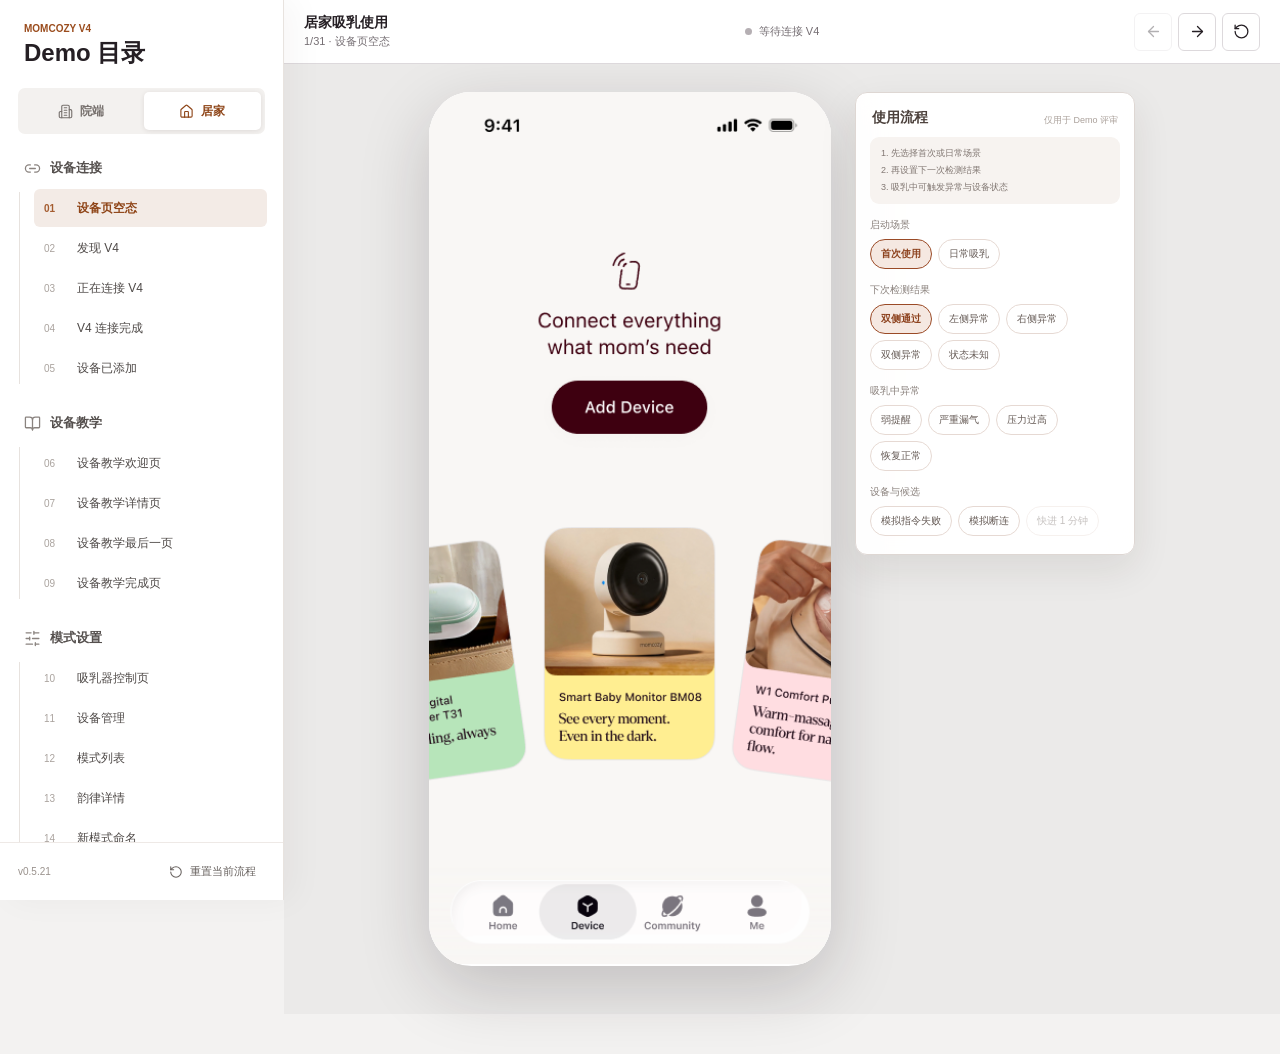
==== commit eb82024b: "fix: normalize English fit status capitalization" ====
--- a/demo/feeding-care-flow-en/home.html
+++ b/demo/feeding-care-flow-en/home.html
@@ -5,9 +5,9 @@
     <meta name="viewport" content="width=device-width, initial-scale=1" />
     <meta name="theme-color" content="#f3f2f1" />
     <title>Momcozy V4 Home Demo</title>
-    <link rel="stylesheet" href="./styles.css?v=0.5.20" />
+    <link rel="stylesheet" href="./styles.css?v=0.5.21" />
     <script src="./assets/lucide.min.js" defer></script>
-    <script src="./app.js?v=0.5.20" defer></script>
+    <script src="./app.js?v=0.5.21" defer></script>
   </head>
   <body data-entry="home">
     <div id="app" class="app-shell"></div>
